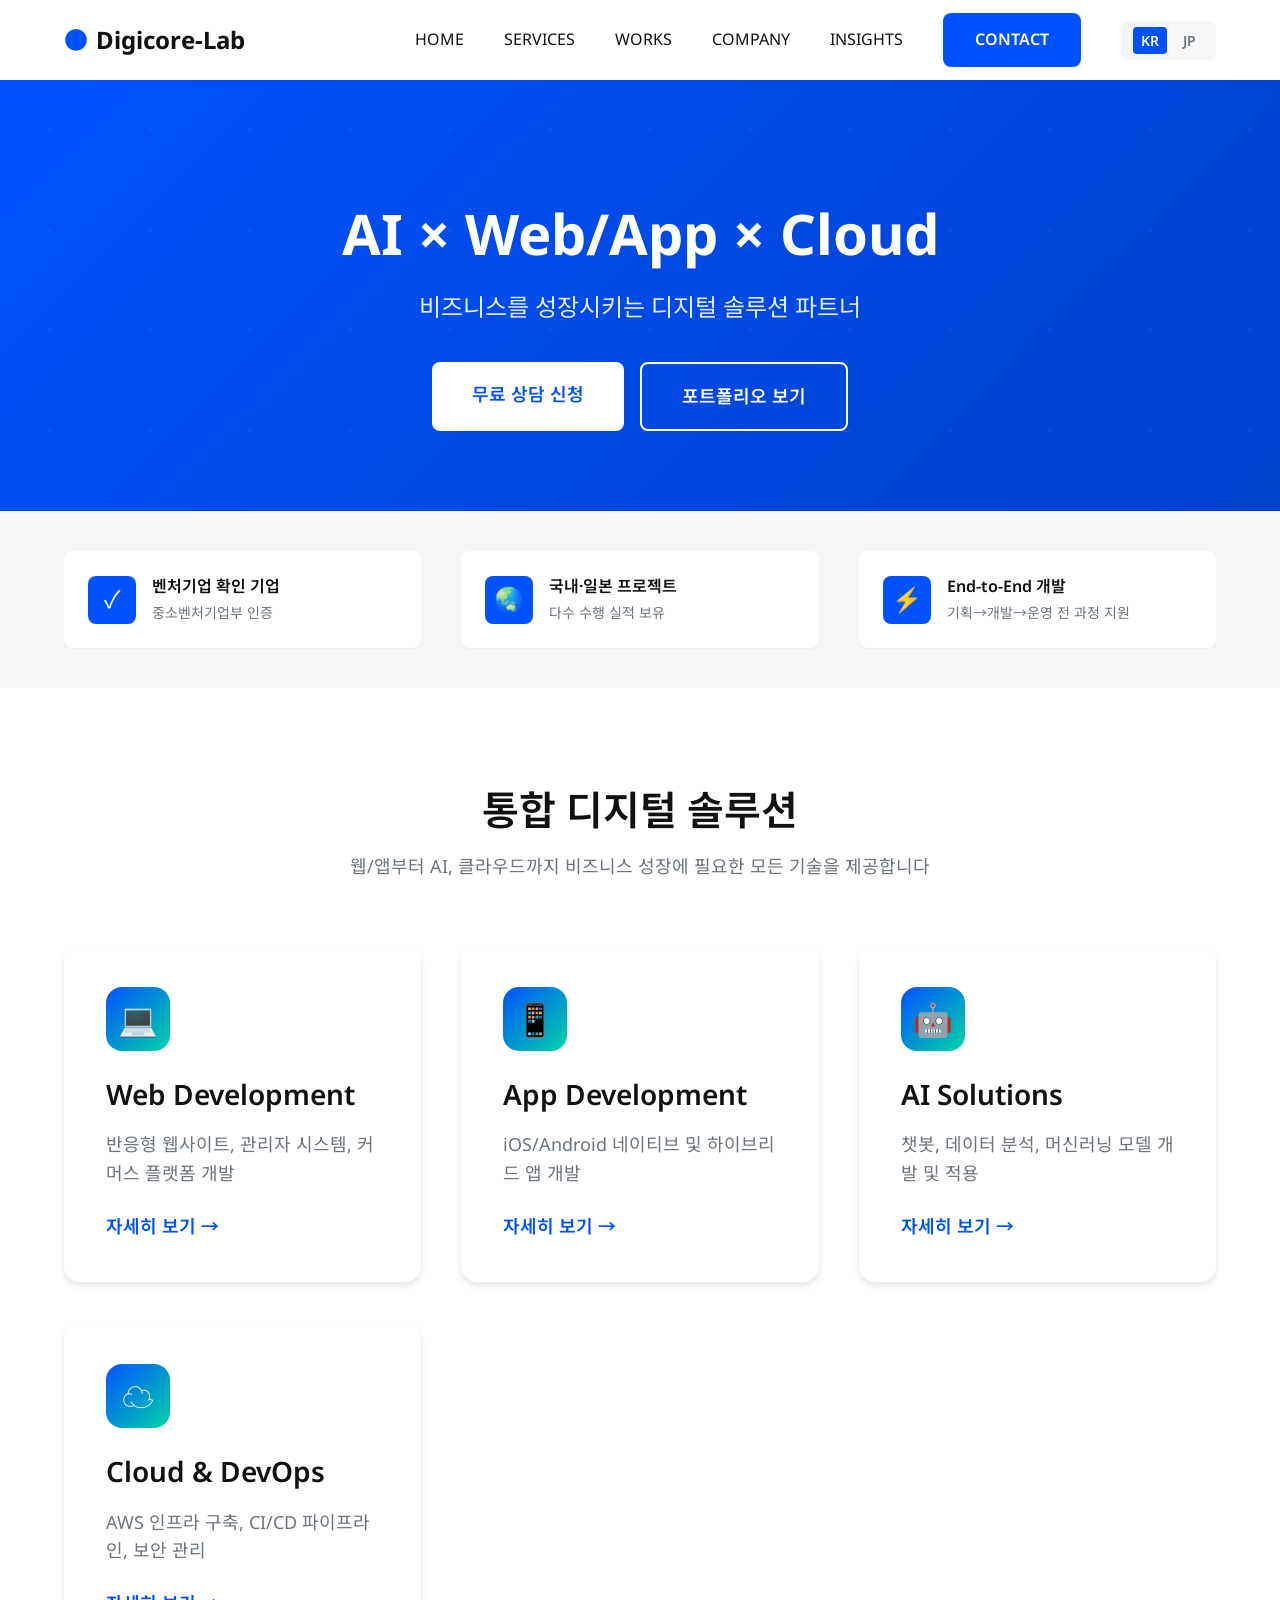
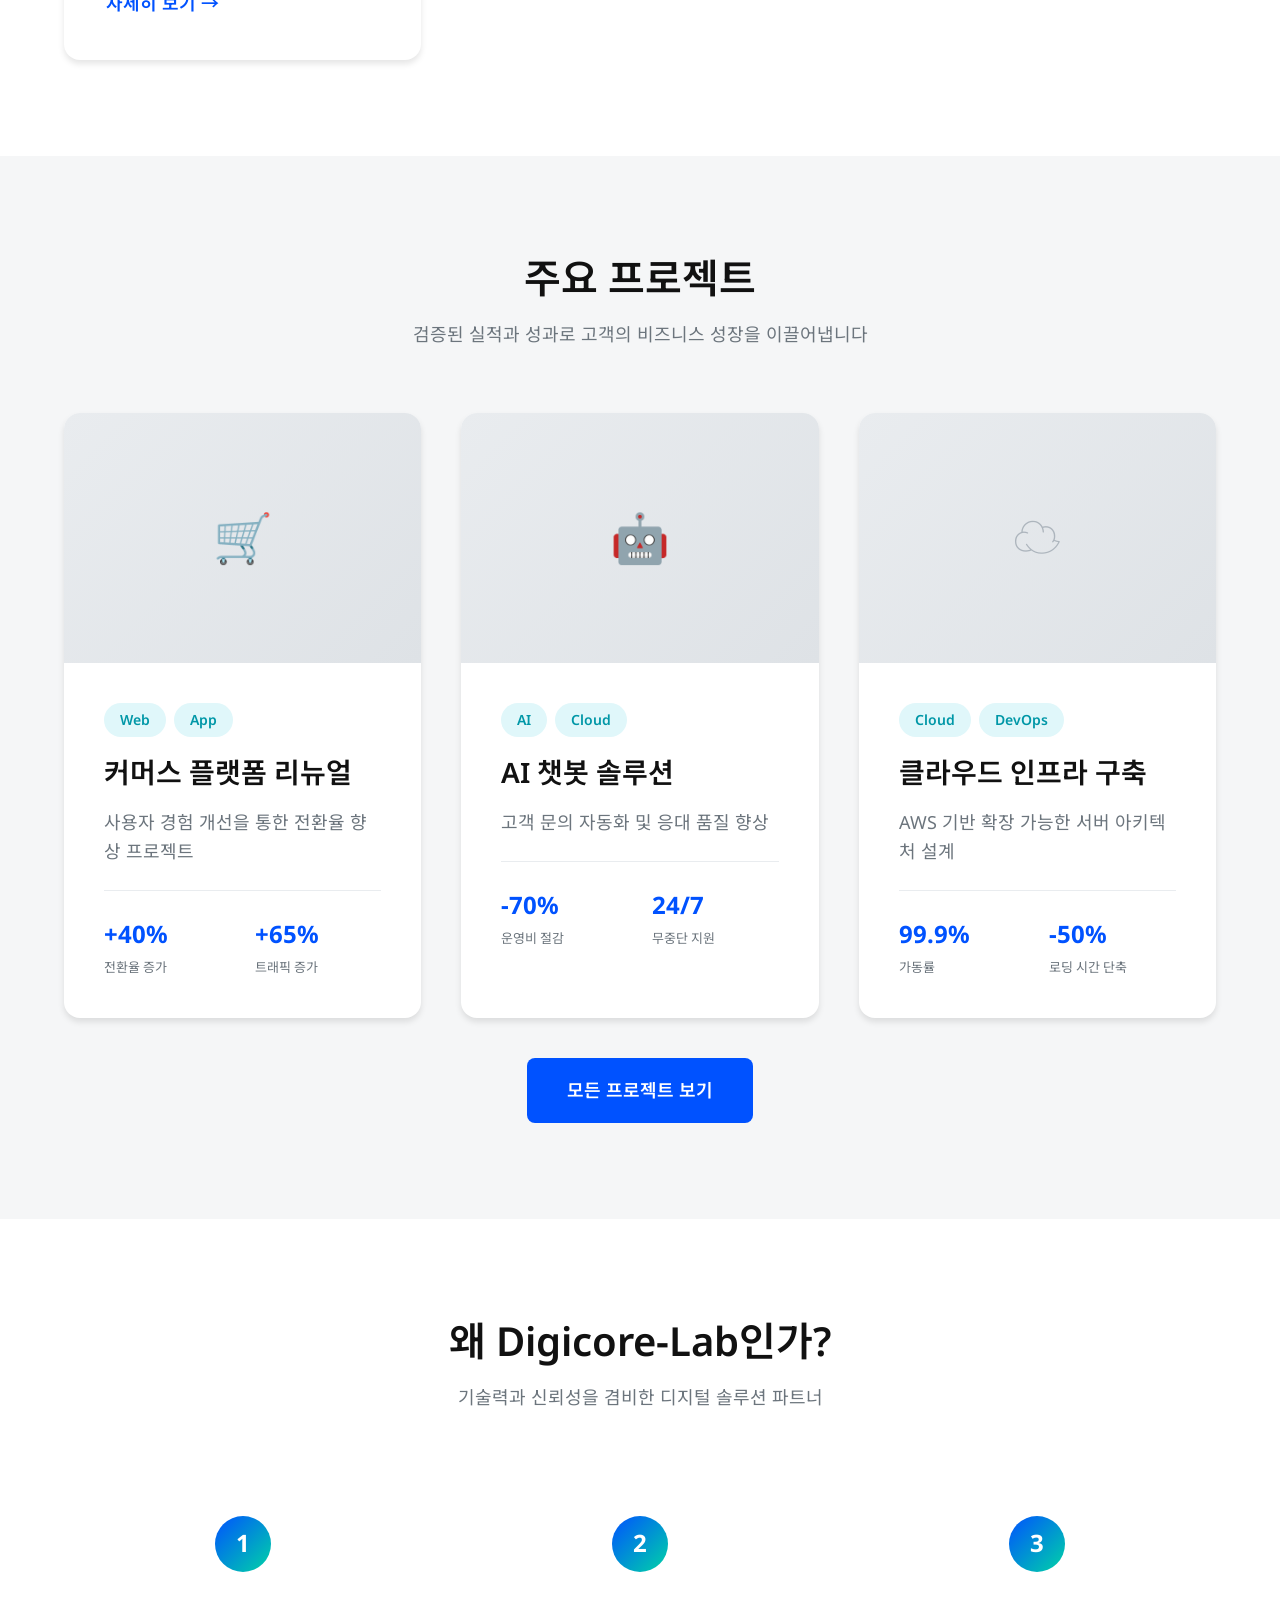
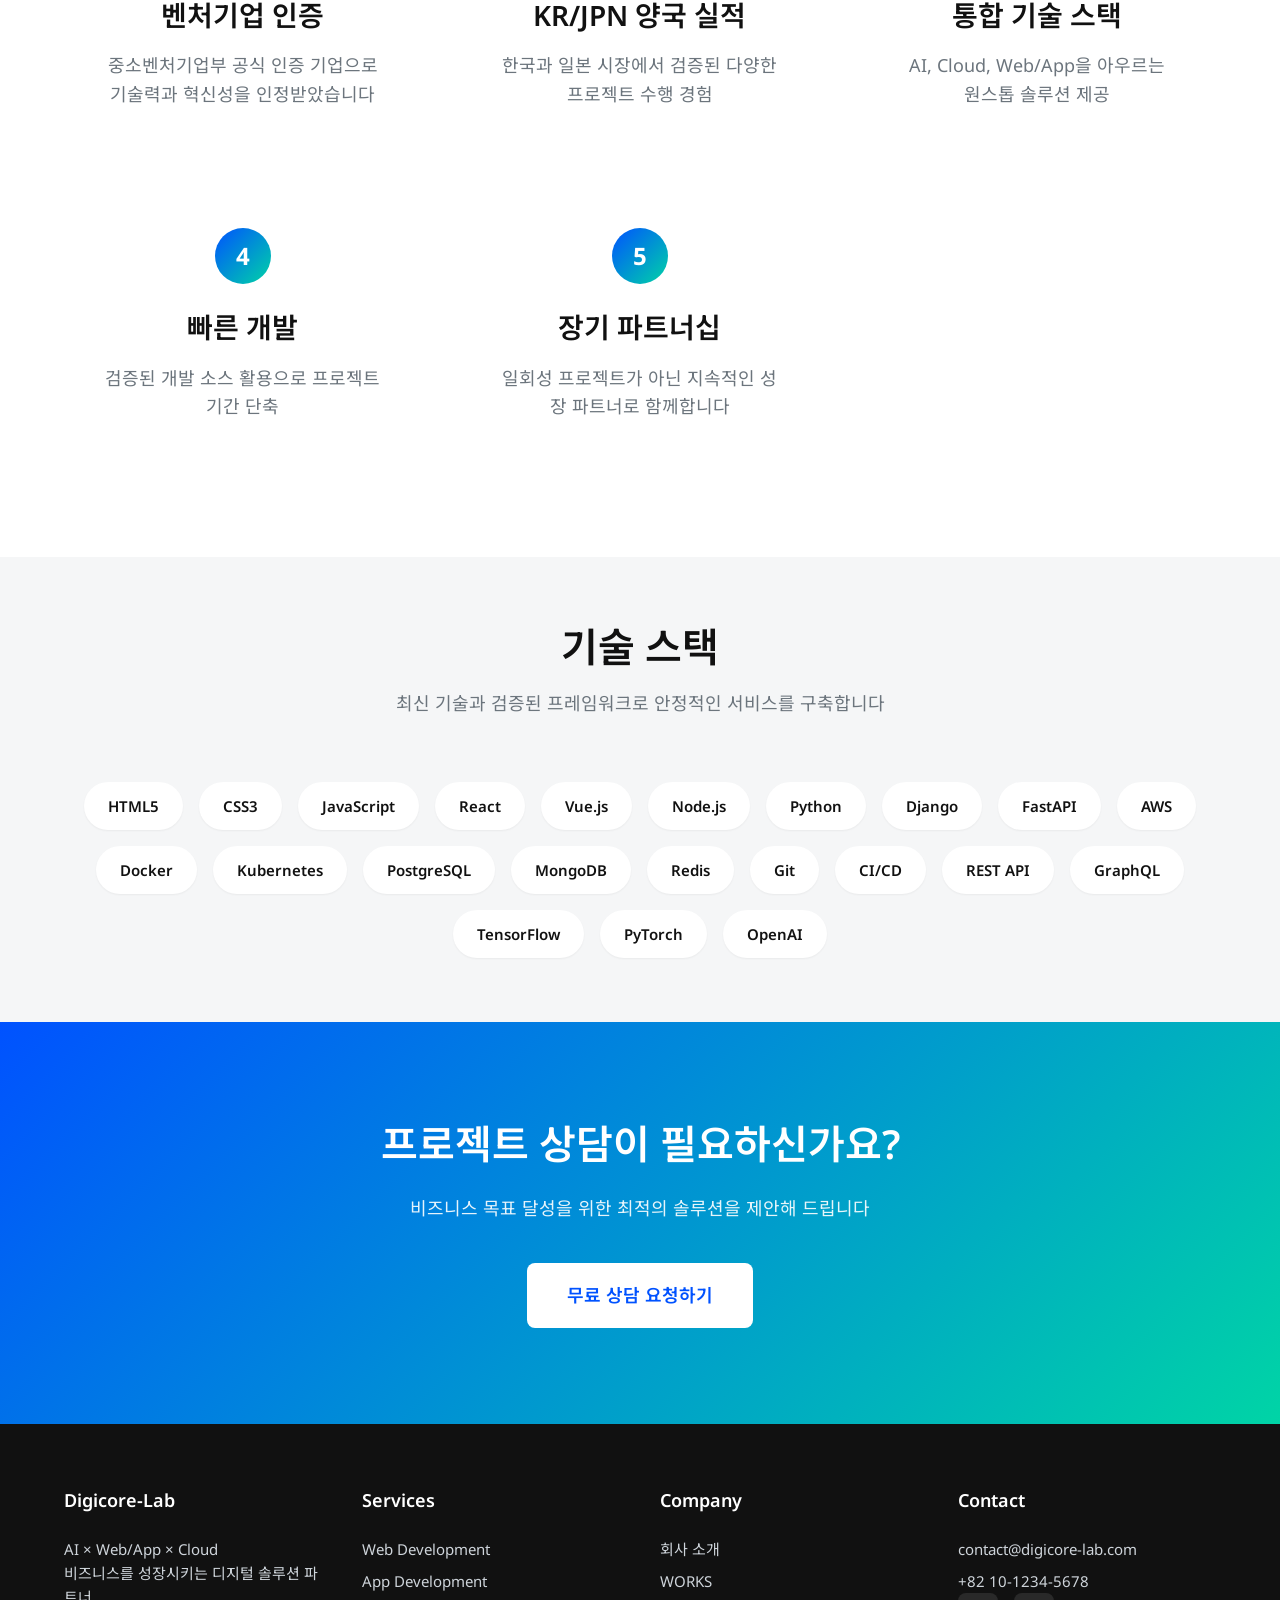
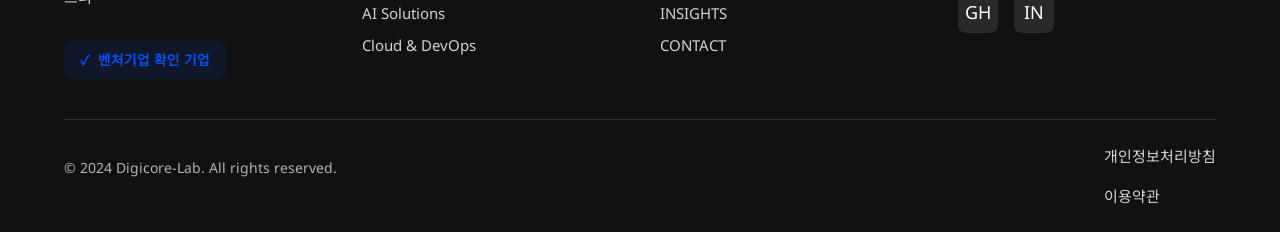
==== index.html @ e6a42ba9 "feat: Digicore-Lab 공식 웹사이트 전체 구현 완료 - 정적 HTML+CSS+JS 기반 경량 웹사이트 구축 - 모든 주요 페이지 구현 (HOME, SERVICES, W" ====
<!DOCTYPE html>
<html lang="ko">
<head>
  <meta charset="UTF-8">
  <meta name="viewport" content="width=device-width, initial-scale=1.0">
  <meta name="description" content="Digicore-Lab - AI × Web/App × Cloud 비즈니스를 성장시키는 디지털 솔루션 파트너. 중소벤처기업부 인증 벤처기업.">
  <meta name="keywords" content="웹개발, 앱개발, AI솔루션, 클라우드, DevOps, 마케팅, SEO, 벤처기업">
  <meta name="author" content="Digicore-Lab">

  <!-- Open Graph -->
  <meta property="og:type" content="website">
  <meta property="og:title" content="Digicore-Lab - AI × Web/App × Cloud">
  <meta property="og:description" content="비즈니스를 성장시키는 디지털 솔루션 파트너">
  <meta property="og:url" content="https://digicore-lab.com">

  <title>Digicore-Lab - AI × Web/App × Cloud 디지털 솔루션 파트너</title>

  <!-- Stylesheets -->
  <link rel="stylesheet" href="/css/reset.css">
  <link rel="stylesheet" href="/css/design-system.css">
  <link rel="stylesheet" href="/css/common.css">
  <link rel="stylesheet" href="/css/pages/home.css">
</head>
<body>
  <!-- Header -->
  <header class="header">
    <div class="header-container">
      <a href="/" class="logo">
        <span>●</span> Digicore-Lab
      </a>

      <nav class="nav">
        <div class="nav-links">
          <a href="/" class="nav-link active" data-i18n="nav.home">HOME</a>
          <a href="/services/web-development.html" class="nav-link" data-i18n="nav.services">SERVICES</a>
          <a href="/works/" class="nav-link" data-i18n="nav.works">WORKS</a>
          <a href="/company/" class="nav-link" data-i18n="nav.company">COMPANY</a>
          <a href="/insights/" class="nav-link" data-i18n="nav.insights">INSIGHTS</a>
          <a href="/contact/" class="btn btn-primary" data-i18n="nav.contact">CONTACT</a>
        </div>

        <div class="nav-actions">
          <div class="lang-switcher">
            <button class="lang-btn active" data-lang="ko">KR</button>
            <button class="lang-btn" data-lang="jp">JP</button>
          </div>
        </div>
      </nav>

      <button class="mobile-menu-toggle" aria-label="메뉴 열기">
        <span></span>
        <span></span>
        <span></span>
      </button>
    </div>

    <!-- Mobile Navigation -->
    <nav class="mobile-nav">
      <div class="mobile-nav-links">
        <a href="/" class="mobile-nav-link active" data-i18n="nav.home">HOME</a>
        <a href="/services/web-development.html" class="mobile-nav-link" data-i18n="nav.services">SERVICES</a>
        <a href="/works/" class="mobile-nav-link" data-i18n="nav.works">WORKS</a>
        <a href="/company/" class="mobile-nav-link" data-i18n="nav.company">COMPANY</a>
        <a href="/insights/" class="mobile-nav-link" data-i18n="nav.insights">INSIGHTS</a>
      </div>
      <div class="mobile-nav-actions">
        <div class="lang-switcher">
          <button class="lang-btn active" data-lang="ko">KR</button>
          <button class="lang-btn" data-lang="jp">JP</button>
        </div>
        <a href="/contact/" class="btn btn-primary btn-large" data-i18n="nav.contact" style="width: 100%;">CONTACT</a>
      </div>
    </nav>
  </header>

  <!-- Main Content -->
  <main class="page-content">
    <!-- Hero Section -->
    <section class="hero">
      <div class="container">
        <div class="hero-content">
          <h1 data-i18n="hero.title">AI × Web/App × Cloud</h1>
          <h2 data-i18n="hero.subtitle">비즈니스를 성장시키는 디지털 솔루션 파트너</h2>
          <div class="hero-actions">
            <a href="/contact/" class="btn btn-primary btn-large" data-i18n="hero.cta1">무료 상담 신청</a>
            <a href="/works/" class="btn btn-secondary btn-large" data-i18n="hero.cta2">포트폴리오 보기</a>
          </div>
        </div>
      </div>
    </section>

    <!-- Trust Bar -->
    <section class="trust-bar">
      <div class="container">
        <div class="trust-items">
          <div class="trust-item">
            <div class="trust-icon">✓</div>
            <div class="trust-content">
              <h3 data-i18n="trust.venture.title">벤처기업 확인 기업</h3>
              <p data-i18n="trust.venture.desc">중소벤처기업부 인증</p>
            </div>
          </div>
          <div class="trust-item">
            <div class="trust-icon">🌏</div>
            <div class="trust-content">
              <h3 data-i18n="trust.global.title">국내·일본 프로젝트</h3>
              <p data-i18n="trust.global.desc">다수 수행 실적 보유</p>
            </div>
          </div>
          <div class="trust-item">
            <div class="trust-icon">⚡</div>
            <div class="trust-content">
              <h3 data-i18n="trust.endtoend.title">End-to-End 개발</h3>
              <p data-i18n="trust.endtoend.desc">기획→개발→운영 전 과정 지원</p>
            </div>
          </div>
        </div>
      </div>
    </section>

    <!-- Services Overview -->
    <section class="services-overview">
      <div class="container">
        <div class="section-header">
          <h2 data-i18n="services.title">통합 디지털 솔루션</h2>
          <p data-i18n="services.desc">웹/앱부터 AI, 클라우드까지 비즈니스 성장에 필요한 모든 기술을 제공합니다</p>
        </div>

        <div class="services-grid">
          <div class="service-card">
            <div class="service-icon">💻</div>
            <h3 data-i18n="services.web.title">Web Development</h3>
            <p data-i18n="services.web.desc">반응형 웹사이트, 관리자 시스템, 커머스 플랫폼 개발</p>
            <a href="/services/web-development.html" class="service-link" data-i18n="services.learn_more">
              자세히 보기 →
            </a>
          </div>

          <div class="service-card">
            <div class="service-icon">📱</div>
            <h3 data-i18n="services.app.title">App Development</h3>
            <p data-i18n="services.app.desc">iOS/Android 네이티브 및 하이브리드 앱 개발</p>
            <a href="/services/app-development.html" class="service-link" data-i18n="services.learn_more">
              자세히 보기 →
            </a>
          </div>

          <div class="service-card">
            <div class="service-icon">🤖</div>
            <h3 data-i18n="services.ai.title">AI Solutions</h3>
            <p data-i18n="services.ai.desc">챗봇, 데이터 분석, 머신러닝 모델 개발 및 적용</p>
            <a href="/services/ai-solutions.html" class="service-link" data-i18n="services.learn_more">
              자세히 보기 →
            </a>
          </div>

          <div class="service-card">
            <div class="service-icon">☁️</div>
            <h3 data-i18n="services.cloud.title">Cloud & DevOps</h3>
            <p data-i18n="services.cloud.desc">AWS 인프라 구축, CI/CD 파이프라인, 보안 관리</p>
            <a href="/services/cloud-devops.html" class="service-link" data-i18n="services.learn_more">
              자세히 보기 →
            </a>
          </div>
        </div>
      </div>
    </section>

    <!-- Portfolio Highlight -->
    <section class="portfolio-highlight">
      <div class="container">
        <div class="section-header">
          <h2 data-i18n="portfolio.title">주요 프로젝트</h2>
          <p data-i18n="portfolio.desc">검증된 실적과 성과로 고객의 비즈니스 성장을 이끌어냅니다</p>
        </div>

        <div class="portfolio-grid">
          <div class="portfolio-card">
            <div class="portfolio-image">🛒</div>
            <div class="portfolio-content">
              <div class="portfolio-meta">
                <span class="badge badge-info">Web</span>
                <span class="badge badge-info">App</span>
              </div>
              <h3 data-i18n="portfolio.project1.title">커머스 플랫폼 리뉴얼</h3>
              <p data-i18n="portfolio.project1.desc">사용자 경험 개선을 통한 전환율 향상 프로젝트</p>
              <div class="portfolio-stats">
                <div class="stat">
                  <span class="stat-value">+40%</span>
                  <span class="stat-label" data-i18n="portfolio.stats.conversion">전환율 증가</span>
                </div>
                <div class="stat">
                  <span class="stat-value">+65%</span>
                  <span class="stat-label" data-i18n="portfolio.stats.traffic">트래픽 증가</span>
                </div>
              </div>
            </div>
          </div>

          <div class="portfolio-card">
            <div class="portfolio-image">🤖</div>
            <div class="portfolio-content">
              <div class="portfolio-meta">
                <span class="badge badge-info">AI</span>
                <span class="badge badge-info">Cloud</span>
              </div>
              <h3 data-i18n="portfolio.project2.title">AI 챗봇 솔루션</h3>
              <p data-i18n="portfolio.project2.desc">고객 문의 자동화 및 응대 품질 향상</p>
              <div class="portfolio-stats">
                <div class="stat">
                  <span class="stat-value">-70%</span>
                  <span class="stat-label" data-i18n="portfolio.stats.cost">운영비 절감</span>
                </div>
                <div class="stat">
                  <span class="stat-value">24/7</span>
                  <span class="stat-label" data-i18n="portfolio.stats.support">무중단 지원</span>
                </div>
              </div>
            </div>
          </div>

          <div class="portfolio-card">
            <div class="portfolio-image">☁️</div>
            <div class="portfolio-content">
              <div class="portfolio-meta">
                <span class="badge badge-info">Cloud</span>
                <span class="badge badge-info">DevOps</span>
              </div>
              <h3 data-i18n="portfolio.project3.title">클라우드 인프라 구축</h3>
              <p data-i18n="portfolio.project3.desc">AWS 기반 확장 가능한 서버 아키텍처 설계</p>
              <div class="portfolio-stats">
                <div class="stat">
                  <span class="stat-value">99.9%</span>
                  <span class="stat-label" data-i18n="portfolio.stats.uptime">가동률</span>
                </div>
                <div class="stat">
                  <span class="stat-value">-50%</span>
                  <span class="stat-label" data-i18n="portfolio.stats.loadtime">로딩 시간 단축</span>
                </div>
              </div>
            </div>
          </div>
        </div>

        <div class="text-center mt-lg">
          <a href="/works/" class="btn btn-primary btn-large" data-i18n="portfolio.view_all">
            모든 프로젝트 보기
          </a>
        </div>
      </div>
    </section>

    <!-- Why Digicore-Lab -->
    <section class="why-digicore">
      <div class="container">
        <div class="section-header">
          <h2 data-i18n="why.title">왜 Digicore-Lab인가?</h2>
          <p data-i18n="why.desc">기술력과 신뢰성을 겸비한 디지털 솔루션 파트너</p>
        </div>

        <div class="why-grid">
          <div class="why-item">
            <div class="why-number">1</div>
            <h3 data-i18n="why.item1.title">벤처기업 인증</h3>
            <p data-i18n="why.item1.desc">중소벤처기업부 공식 인증 기업으로 기술력과 혁신성을 인정받았습니다</p>
          </div>

          <div class="why-item">
            <div class="why-number">2</div>
            <h3 data-i18n="why.item2.title">KR/JPN 양국 실적</h3>
            <p data-i18n="why.item2.desc">한국과 일본 시장에서 검증된 다양한 프로젝트 수행 경험</p>
          </div>

          <div class="why-item">
            <div class="why-number">3</div>
            <h3 data-i18n="why.item3.title">통합 기술 스택</h3>
            <p data-i18n="why.item3.desc">AI, Cloud, Web/App을 아우르는 원스톱 솔루션 제공</p>
          </div>

          <div class="why-item">
            <div class="why-number">4</div>
            <h3 data-i18n="why.item4.title">빠른 개발</h3>
            <p data-i18n="why.item4.desc">검증된 개발 소스 활용으로 프로젝트 기간 단축</p>
          </div>

          <div class="why-item">
            <div class="why-number">5</div>
            <h3 data-i18n="why.item5.title">장기 파트너십</h3>
            <p data-i18n="why.item5.desc">일회성 프로젝트가 아닌 지속적인 성장 파트너로 함께합니다</p>
          </div>
        </div>
      </div>
    </section>

    <!-- Tech Stack -->
    <section class="tech-stack">
      <div class="container">
        <div class="section-header">
          <h2 data-i18n="tech.title">기술 스택</h2>
          <p data-i18n="tech.desc">최신 기술과 검증된 프레임워크로 안정적인 서비스를 구축합니다</p>
        </div>

        <div class="tech-grid">
          <span class="tech-tag">HTML5</span>
          <span class="tech-tag">CSS3</span>
          <span class="tech-tag">JavaScript</span>
          <span class="tech-tag">React</span>
          <span class="tech-tag">Vue.js</span>
          <span class="tech-tag">Node.js</span>
          <span class="tech-tag">Python</span>
          <span class="tech-tag">Django</span>
          <span class="tech-tag">FastAPI</span>
          <span class="tech-tag">AWS</span>
          <span class="tech-tag">Docker</span>
          <span class="tech-tag">Kubernetes</span>
          <span class="tech-tag">PostgreSQL</span>
          <span class="tech-tag">MongoDB</span>
          <span class="tech-tag">Redis</span>
          <span class="tech-tag">Git</span>
          <span class="tech-tag">CI/CD</span>
          <span class="tech-tag">REST API</span>
          <span class="tech-tag">GraphQL</span>
          <span class="tech-tag">TensorFlow</span>
          <span class="tech-tag">PyTorch</span>
          <span class="tech-tag">OpenAI</span>
        </div>
      </div>
    </section>

    <!-- CTA Section -->
    <section class="cta-section">
      <div class="container">
        <h2 data-i18n="cta.title">프로젝트 상담이 필요하신가요?</h2>
        <p data-i18n="cta.desc">비즈니스 목표 달성을 위한 최적의 솔루션을 제안해 드립니다</p>
        <a href="/contact/" class="btn btn-primary btn-large" data-i18n="cta.button">무료 상담 요청하기</a>
      </div>
    </section>
  </main>

  <!-- Footer -->
  <footer class="footer">
    <div class="footer-container">
      <div class="footer-content">
        <div class="footer-section">
          <h3>Digicore-Lab</h3>
          <p class="footer-description" data-i18n="footer.description">
            AI × Web/App × Cloud<br>
            비즈니스를 성장시키는 디지털 솔루션 파트너
          </p>
          <div class="footer-venture">
            <span>✓</span>
            <span data-i18n="footer.venture">벤처기업 확인 기업</span>
          </div>
        </div>

        <div class="footer-section">
          <h3 data-i18n="footer.services.title">Services</h3>
          <div class="footer-links">
            <a href="/services/web-development.html" class="footer-link" data-i18n="services.web.title">Web Development</a>
            <a href="/services/app-development.html" class="footer-link" data-i18n="services.app.title">App Development</a>
            <a href="/services/ai-solutions.html" class="footer-link" data-i18n="services.ai.title">AI Solutions</a>
            <a href="/services/cloud-devops.html" class="footer-link" data-i18n="services.cloud.title">Cloud & DevOps</a>
          </div>
        </div>

        <div class="footer-section">
          <h3 data-i18n="footer.company.title">Company</h3>
          <div class="footer-links">
            <a href="/company/" class="footer-link" data-i18n="footer.company.about">회사 소개</a>
            <a href="/works/" class="footer-link" data-i18n="nav.works">프로젝트</a>
            <a href="/insights/" class="footer-link" data-i18n="nav.insights">인사이트</a>
            <a href="/contact/" class="footer-link" data-i18n="nav.contact">문의하기</a>
          </div>
        </div>

        <div class="footer-section">
          <h3 data-i18n="footer.contact.title">Contact</h3>
          <div class="footer-links">
            <a href="mailto:contact@digicore-lab.com" class="footer-link">contact@digicore-lab.com</a>
            <a href="tel:+821012345678" class="footer-link">+82 10-1234-5678</a>
          </div>
          <div class="footer-social">
            <a href="#" class="social-link" aria-label="GitHub">GH</a>
            <a href="#" class="social-link" aria-label="LinkedIn">IN</a>
          </div>
        </div>
      </div>

      <div class="footer-bottom">
        <p class="footer-copyright">
          &copy; 2024 Digicore-Lab. All rights reserved.
        </p>
        <div class="footer-links" style="display: flex; gap: 16px;">
          <a href="#" class="footer-link" data-i18n="footer.privacy">개인정보처리방침</a>
          <a href="#" class="footer-link" data-i18n="footer.terms">이용약관</a>
        </div>
      </div>
    </div>
  </footer>

  <!-- Scripts -->
  <script src="/js/common.js"></script>
  <script src="/js/i18n.js"></script>
</body>
</html>
---- css/design-system.css ----
/* Design System - Digicore-Lab */

/* Google Fonts - Noto Sans */
@import url('https://fonts.googleapis.com/css2?family=Noto+Sans+JP:wght@300;400;600;700&family=Noto+Sans+KR:wght@300;400;600;700&family=Noto+Sans:wght@300;400;600;700&display=swap');

:root {
  /* Color Palette */
  --primary-blue: #0052FF;
  --secondary-black: #111111;
  --accent-mint: #00D4A6;
  --gray-bg: #F5F6F7;
  --white: #FFFFFF;

  /* Additional Colors */
  --gray-100: #F8F9FA;
  --gray-200: #E9ECEF;
  --gray-300: #DEE2E6;
  --gray-400: #CED4DA;
  --gray-500: #ADB5BD;
  --gray-600: #6C757D;
  --gray-700: #495057;
  --gray-800: #343A40;
  --gray-900: #212529;

  /* Typography */
  --font-family: 'Noto Sans', 'Noto Sans KR', 'Noto Sans JP', sans-serif;

  /* Font Sizes */
  --h1-size: 64px;
  --h1-size-tablet: 48px;
  --h1-size-mobile: 36px;

  --h2-size: 40px;
  --h2-size-tablet: 32px;
  --h2-size-mobile: 28px;

  --h3-size: 28px;
  --h3-size-tablet: 24px;
  --h3-size-mobile: 20px;

  --body-size: 18px;
  --body-size-mobile: 16px;

  --caption-size: 14px;
  --caption-size-mobile: 13px;

  /* Font Weights */
  --weight-light: 300;
  --weight-regular: 400;
  --weight-semibold: 600;
  --weight-bold: 700;

  /* Spacing */
  --spacing-xs: 8px;
  --spacing-sm: 16px;
  --spacing-md: 24px;
  --spacing-lg: 40px;
  --spacing-xl: 64px;
  --spacing-xxl: 96px;

  /* Border Radius */
  --radius-sm: 4px;
  --radius-md: 8px;
  --radius-lg: 16px;
  --radius-full: 9999px;

  /* Shadows */
  --shadow-sm: 0 1px 2px rgba(0, 0, 0, 0.05);
  --shadow-md: 0 4px 6px rgba(0, 0, 0, 0.1);
  --shadow-lg: 0 10px 20px rgba(0, 0, 0, 0.1);
  --shadow-xl: 0 20px 40px rgba(0, 0, 0, 0.15);

  /* Transitions */
  --transition-fast: 0.15s ease;
  --transition-base: 0.3s ease;
  --transition-slow: 0.5s ease;

  /* Container */
  --container-max: 1200px;
  --container-padding: 24px;
}

/* Typography Styles */
body {
  font-family: var(--font-family);
  font-size: var(--body-size);
  font-weight: var(--weight-regular);
  color: var(--secondary-black);
  background-color: var(--white);
}

h1 {
  font-size: var(--h1-size);
  font-weight: var(--weight-bold);
  line-height: 1.2;
  margin-bottom: var(--spacing-md);
}

h2 {
  font-size: var(--h2-size);
  font-weight: var(--weight-semibold);
  line-height: 1.3;
  margin-bottom: var(--spacing-md);
}

h3 {
  font-size: var(--h3-size);
  font-weight: var(--weight-semibold);
  line-height: 1.4;
  margin-bottom: var(--spacing-sm);
}

p {
  font-size: var(--body-size);
  font-weight: var(--weight-regular);
  line-height: 1.6;
  margin-bottom: var(--spacing-sm);
}

.caption {
  font-size: var(--caption-size);
  font-weight: var(--weight-light);
  line-height: 1.5;
}

/* Button Styles */
.btn {
  display: inline-block;
  padding: 14px 32px;
  border-radius: var(--radius-md);
  font-size: 16px;
  font-weight: var(--weight-semibold);
  text-align: center;
  transition: all var(--transition-base);
  cursor: pointer;
  border: none;
}

.btn-primary {
  background-color: var(--primary-blue);
  color: var(--white);
}

.btn-primary:hover {
  background-color: #0041CC;
  transform: translateY(-2px);
  box-shadow: var(--shadow-lg);
}

.btn-secondary {
  background-color: var(--white);
  color: var(--primary-blue);
  border: 2px solid var(--primary-blue);
}

.btn-secondary:hover {
  background-color: var(--primary-blue);
  color: var(--white);
}

.btn-large {
  padding: 18px 40px;
  font-size: 18px;
}

.btn-small {
  padding: 10px 24px;
  font-size: 14px;
}

/* Badge Styles */
.badge {
  display: inline-block;
  padding: 6px 16px;
  border-radius: var(--radius-full);
  font-size: var(--caption-size);
  font-weight: var(--weight-semibold);
}

.badge-venture {
  background-color: #E6F0FF;
  color: var(--primary-blue);
}

.badge-success {
  background-color: #D4F5E9;
  color: #00875A;
}

.badge-info {
  background-color: #E0F7FA;
  color: #0097A7;
}

/* Card Styles */
.card {
  background-color: var(--white);
  border-radius: var(--radius-lg);
  padding: var(--spacing-lg);
  box-shadow: var(--shadow-md);
  transition: all var(--transition-base);
}

.card:hover {
  box-shadow: var(--shadow-xl);
  transform: translateY(-4px);
}

/* Container */
.container {
  max-width: var(--container-max);
  margin: 0 auto;
  padding: 0 var(--container-padding);
}

/* Section Spacing */
.section {
  padding: var(--spacing-xxl) 0;
}

.section-sm {
  padding: var(--spacing-xl) 0;
}

/* Responsive Typography */
@media (max-width: 1024px) {
  h1 {
    font-size: var(--h1-size-tablet);
  }

  h2 {
    font-size: var(--h2-size-tablet);
  }

  h3 {
    font-size: var(--h3-size-tablet);
  }
}

@media (max-width: 768px) {
  :root {
    --container-padding: 16px;
  }

  h1 {
    font-size: var(--h1-size-mobile);
  }

  h2 {
    font-size: var(--h2-size-mobile);
  }

  h3 {
    font-size: var(--h3-size-mobile);
  }

  p,
  body {
    font-size: var(--body-size-mobile);
  }

  .caption {
    font-size: var(--caption-size-mobile);
  }

  .btn {
    padding: 12px 24px;
    font-size: 15px;
  }

  .btn-large {
    padding: 14px 28px;
    font-size: 16px;
  }

  .section {
    padding: var(--spacing-xl) 0;
  }

  .section-sm {
    padding: var(--spacing-lg) 0;
  }
}
---- css/common.css ----
/* Common Components - Header, Footer, Navigation */

/* Header & Navigation */
.header {
  position: fixed;
  top: 0;
  left: 0;
  right: 0;
  background-color: var(--white);
  box-shadow: var(--shadow-sm);
  z-index: 1000;
  transition: all var(--transition-base);
}

.header.scrolled {
  box-shadow: var(--shadow-md);
}

.header-container {
  max-width: var(--container-max);
  margin: 0 auto;
  padding: 0 var(--container-padding);
  display: flex;
  align-items: center;
  justify-content: space-between;
  height: 80px;
}

.logo {
  font-size: 24px;
  font-weight: var(--weight-bold);
  color: var(--secondary-black);
  display: flex;
  align-items: center;
  gap: 8px;
}

.logo span {
  color: var(--primary-blue);
}

.nav {
  display: flex;
  align-items: center;
  gap: var(--spacing-lg);
}

.nav-links {
  display: flex;
  gap: var(--spacing-lg);
  align-items: center;
}

.nav-link {
  font-size: 16px;
  font-weight: var(--weight-regular);
  color: var(--secondary-black);
  transition: color var(--transition-fast);
  position: relative;
}

.nav-link:hover {
  color: var(--primary-blue);
}

.nav-link.active::after {
  content: '';
  position: absolute;
  bottom: -8px;
  left: 0;
  right: 0;
  height: 2px;
  background-color: var(--primary-blue);
}

.nav-actions {
  display: flex;
  gap: var(--spacing-sm);
  align-items: center;
}

.lang-switcher {
  display: flex;
  gap: 8px;
  padding: 6px 12px;
  background-color: var(--gray-bg);
  border-radius: var(--radius-md);
}

.lang-btn {
  padding: 4px 8px;
  font-size: 14px;
  font-weight: var(--weight-semibold);
  color: var(--gray-600);
  border-radius: var(--radius-sm);
  transition: all var(--transition-fast);
}

.lang-btn.active {
  background-color: var(--primary-blue);
  color: var(--white);
}

.lang-btn:hover {
  color: var(--primary-blue);
}

.mobile-menu-toggle {
  display: none;
  flex-direction: column;
  gap: 6px;
  cursor: pointer;
  padding: 8px;
}

.mobile-menu-toggle span {
  width: 24px;
  height: 2px;
  background-color: var(--secondary-black);
  transition: all var(--transition-base);
}

.mobile-menu-toggle.active span:nth-child(1) {
  transform: rotate(45deg) translate(8px, 8px);
}

.mobile-menu-toggle.active span:nth-child(2) {
  opacity: 0;
}

.mobile-menu-toggle.active span:nth-child(3) {
  transform: rotate(-45deg) translate(7px, -7px);
}

/* Mobile Navigation */
.mobile-nav {
  display: none;
  position: fixed;
  top: 80px;
  left: 0;
  right: 0;
  background-color: var(--white);
  box-shadow: var(--shadow-lg);
  padding: var(--spacing-md);
  max-height: calc(100vh - 80px);
  overflow-y: auto;
}

.mobile-nav.active {
  display: block;
}

.mobile-nav-links {
  display: flex;
  flex-direction: column;
  gap: var(--spacing-sm);
}

.mobile-nav-link {
  padding: var(--spacing-sm);
  font-size: 16px;
  font-weight: var(--weight-regular);
  color: var(--secondary-black);
  border-radius: var(--radius-md);
  transition: all var(--transition-fast);
}

.mobile-nav-link:hover,
.mobile-nav-link.active {
  background-color: var(--gray-bg);
  color: var(--primary-blue);
}

.mobile-nav-actions {
  margin-top: var(--spacing-md);
  padding-top: var(--spacing-md);
  border-top: 1px solid var(--gray-200);
  display: flex;
  flex-direction: column;
  gap: var(--spacing-sm);
}

/* Footer */
.footer {
  background-color: var(--secondary-black);
  color: var(--white);
  padding: var(--spacing-xl) 0 var(--spacing-md);
}

.footer-container {
  max-width: var(--container-max);
  margin: 0 auto;
  padding: 0 var(--container-padding);
}

.footer-content {
  display: grid;
  grid-template-columns: repeat(auto-fit, minmax(250px, 1fr));
  gap: var(--spacing-lg);
  margin-bottom: var(--spacing-lg);
}

.footer-section h3 {
  color: var(--white);
  margin-bottom: var(--spacing-md);
  font-size: 18px;
}

.footer-links {
  display: flex;
  flex-direction: column;
  gap: var(--spacing-xs);
}

.footer-link {
  color: var(--gray-400);
  font-size: 15px;
  transition: color var(--transition-fast);
}

.footer-link:hover {
  color: var(--primary-blue);
}

.footer-description {
  color: var(--gray-400);
  font-size: 15px;
  line-height: 1.6;
}

.footer-venture {
  display: inline-flex;
  align-items: center;
  gap: 8px;
  padding: 8px 16px;
  background-color: rgba(0, 82, 255, 0.1);
  border-radius: var(--radius-md);
  color: var(--primary-blue);
  font-size: 14px;
  font-weight: var(--weight-semibold);
  margin-top: var(--spacing-sm);
}

.footer-bottom {
  padding-top: var(--spacing-md);
  border-top: 1px solid rgba(255, 255, 255, 0.1);
  display: flex;
  justify-content: space-between;
  align-items: center;
  flex-wrap: wrap;
  gap: var(--spacing-sm);
}

.footer-copyright {
  color: var(--gray-500);
  font-size: 14px;
}

.footer-social {
  display: flex;
  gap: var(--spacing-sm);
}

.social-link {
  width: 40px;
  height: 40px;
  display: flex;
  align-items: center;
  justify-content: center;
  background-color: rgba(255, 255, 255, 0.1);
  border-radius: var(--radius-md);
  color: var(--white);
  transition: all var(--transition-fast);
}

.social-link:hover {
  background-color: var(--primary-blue);
  transform: translateY(-2px);
}

/* Utility Classes */
.text-center {
  text-align: center;
}

.text-primary {
  color: var(--primary-blue);
}

.text-accent {
  color: var(--accent-mint);
}

.bg-gray {
  background-color: var(--gray-bg);
}

.mt-sm {
  margin-top: var(--spacing-sm);
}

.mt-md {
  margin-top: var(--spacing-md);
}

.mt-lg {
  margin-top: var(--spacing-lg);
}

.mb-sm {
  margin-bottom: var(--spacing-sm);
}

.mb-md {
  margin-bottom: var(--spacing-md);
}

.mb-lg {
  margin-bottom: var(--spacing-lg);
}

/* Responsive */
@media (max-width: 1024px) {
  .header-container {
    height: 70px;
  }

  .nav-links {
    gap: var(--spacing-md);
  }

  .footer-content {
    grid-template-columns: repeat(2, 1fr);
  }
}

@media (max-width: 768px) {
  .header-container {
    height: 60px;
  }

  .nav-links,
  .nav-actions .btn {
    display: none;
  }

  .mobile-menu-toggle {
    display: flex;
  }

  .mobile-nav {
    top: 60px;
    max-height: calc(100vh - 60px);
  }

  .footer-content {
    grid-template-columns: 1fr;
  }

  .footer-bottom {
    flex-direction: column;
    text-align: center;
  }
}

/* Page Layout */
.page-content {
  margin-top: 80px;
  min-height: calc(100vh - 80px);
}

@media (max-width: 1024px) {
  .page-content {
    margin-top: 70px;
    min-height: calc(100vh - 70px);
  }
}

@media (max-width: 768px) {
  .page-content {
    margin-top: 60px;
    min-height: calc(100vh - 60px);
  }
}
---- css/pages/home.css ----
/* HOME Page Styles */

/* Hero Section */
.hero {
  position: relative;
  background: linear-gradient(135deg, #0052FF 0%, #0041CC 100%);
  color: var(--white);
  padding: 120px 0 80px;
  overflow: hidden;
}

.hero::before {
  content: '';
  position: absolute;
  top: 0;
  left: 0;
  right: 0;
  bottom: 0;
  background: url('data:image/svg+xml,<svg width="100" height="100" xmlns="http://www.w3.org/2000/svg"><circle cx="50" cy="50" r="2" fill="rgba(255,255,255,0.1)"/></svg>');
  opacity: 0.3;
}

.hero-content {
  position: relative;
  z-index: 1;
  max-width: 900px;
  margin: 0 auto;
  text-align: center;
}

.hero h1 {
  color: var(--white);
  font-size: 56px;
  margin-bottom: var(--spacing-md);
  animation: fadeInUp 0.8s ease;
}

.hero h2 {
  color: rgba(255, 255, 255, 0.9);
  font-size: 24px;
  font-weight: var(--weight-regular);
  margin-bottom: var(--spacing-lg);
  animation: fadeInUp 0.8s ease 0.2s both;
}

.hero-actions {
  display: flex;
  gap: var(--spacing-sm);
  justify-content: center;
  flex-wrap: wrap;
  animation: fadeInUp 0.8s ease 0.4s both;
}

.hero .btn-primary {
  background-color: var(--white);
  color: var(--primary-blue);
}

.hero .btn-primary:hover {
  background-color: var(--gray-100);
  transform: translateY(-2px);
}

.hero .btn-secondary {
  background-color: transparent;
  color: var(--white);
  border: 2px solid var(--white);
}

.hero .btn-secondary:hover {
  background-color: var(--white);
  color: var(--primary-blue);
}

/* Trust Bar */
.trust-bar {
  background-color: var(--gray-bg);
  padding: var(--spacing-lg) 0;
}

.trust-items {
  display: grid;
  grid-template-columns: repeat(auto-fit, minmax(280px, 1fr));
  gap: var(--spacing-lg);
}

.trust-item {
  display: flex;
  align-items: center;
  gap: var(--spacing-sm);
  padding: var(--spacing-md);
  background-color: var(--white);
  border-radius: var(--radius-md);
  box-shadow: var(--shadow-sm);
}

.trust-icon {
  width: 48px;
  height: 48px;
  background-color: var(--primary-blue);
  border-radius: var(--radius-md);
  display: flex;
  align-items: center;
  justify-content: center;
  color: var(--white);
  font-size: 24px;
  flex-shrink: 0;
}

.trust-content h3 {
  font-size: 16px;
  font-weight: var(--weight-semibold);
  margin-bottom: 4px;
}

.trust-content p {
  font-size: 14px;
  color: var(--gray-600);
  margin: 0;
}

/* Services Overview */
.services-overview {
  padding: var(--spacing-xxl) 0;
}

.section-header {
  text-align: center;
  max-width: 700px;
  margin: 0 auto var(--spacing-xl);
}

.section-header h2 {
  margin-bottom: var(--spacing-sm);
}

.section-header p {
  color: var(--gray-600);
  font-size: 18px;
}

.services-grid {
  display: grid;
  grid-template-columns: repeat(auto-fit, minmax(280px, 1fr));
  gap: var(--spacing-lg);
}

.service-card {
  background-color: var(--white);
  border-radius: var(--radius-lg);
  padding: var(--spacing-lg);
  box-shadow: var(--shadow-md);
  transition: all var(--transition-base);
  border: 2px solid transparent;
}

.service-card:hover {
  border-color: var(--primary-blue);
  box-shadow: var(--shadow-xl);
  transform: translateY(-8px);
}

.service-icon {
  width: 64px;
  height: 64px;
  background: linear-gradient(135deg, var(--primary-blue), var(--accent-mint));
  border-radius: var(--radius-lg);
  display: flex;
  align-items: center;
  justify-content: center;
  color: var(--white);
  font-size: 32px;
  margin-bottom: var(--spacing-md);
}

.service-card h3 {
  margin-bottom: var(--spacing-sm);
}

.service-card p {
  color: var(--gray-600);
  margin-bottom: var(--spacing-md);
}

.service-link {
  color: var(--primary-blue);
  font-weight: var(--weight-semibold);
  display: inline-flex;
  align-items: center;
  gap: 8px;
  transition: gap var(--transition-fast);
}

.service-link:hover {
  gap: 12px;
}

/* Portfolio Highlight */
.portfolio-highlight {
  background-color: var(--gray-bg);
  padding: var(--spacing-xxl) 0;
}

.portfolio-grid {
  display: grid;
  grid-template-columns: repeat(auto-fit, minmax(350px, 1fr));
  gap: var(--spacing-lg);
}

.portfolio-card {
  background-color: var(--white);
  border-radius: var(--radius-lg);
  overflow: hidden;
  box-shadow: var(--shadow-md);
  transition: all var(--transition-base);
}

.portfolio-card:hover {
  box-shadow: var(--shadow-xl);
  transform: translateY(-8px);
}

.portfolio-image {
  width: 100%;
  height: 250px;
  background: linear-gradient(135deg, var(--gray-200), var(--gray-300));
  display: flex;
  align-items: center;
  justify-content: center;
  color: var(--gray-500);
  font-size: 48px;
}

.portfolio-content {
  padding: var(--spacing-lg);
}

.portfolio-meta {
  display: flex;
  gap: 8px;
  margin-bottom: var(--spacing-sm);
}

.portfolio-content h3 {
  margin-bottom: var(--spacing-sm);
}

.portfolio-content p {
  color: var(--gray-600);
  margin-bottom: var(--spacing-md);
}

.portfolio-stats {
  display: flex;
  gap: var(--spacing-md);
  padding-top: var(--spacing-md);
  border-top: 1px solid var(--gray-200);
}

.stat {
  flex: 1;
}

.stat-value {
  display: block;
  font-size: 24px;
  font-weight: var(--weight-bold);
  color: var(--primary-blue);
}

.stat-label {
  display: block;
  font-size: 13px;
  color: var(--gray-600);
  margin-top: 4px;
}

/* Why Digicore */
.why-digicore {
  padding: var(--spacing-xxl) 0;
}

.why-grid {
  display: grid;
  grid-template-columns: repeat(auto-fit, minmax(280px, 1fr));
  gap: var(--spacing-lg);
  margin-top: var(--spacing-xl);
}

.why-item {
  text-align: center;
  padding: var(--spacing-lg);
}

.why-number {
  width: 56px;
  height: 56px;
  background: linear-gradient(135deg, var(--primary-blue), var(--accent-mint));
  border-radius: var(--radius-full);
  display: flex;
  align-items: center;
  justify-content: center;
  color: var(--white);
  font-size: 24px;
  font-weight: var(--weight-bold);
  margin: 0 auto var(--spacing-md);
}

.why-item h3 {
  margin-bottom: var(--spacing-sm);
}

.why-item p {
  color: var(--gray-600);
  margin: 0;
}

/* Tech Stack */
.tech-stack {
  background-color: var(--gray-bg);
  padding: var(--spacing-xl) 0;
}

.tech-grid {
  display: flex;
  flex-wrap: wrap;
  gap: var(--spacing-sm);
  justify-content: center;
  margin-top: var(--spacing-lg);
}

.tech-tag {
  padding: 12px 24px;
  background-color: var(--white);
  border-radius: var(--radius-full);
  font-size: 15px;
  font-weight: var(--weight-semibold);
  color: var(--secondary-black);
  box-shadow: var(--shadow-sm);
  transition: all var(--transition-fast);
}

.tech-tag:hover {
  background-color: var(--primary-blue);
  color: var(--white);
  transform: translateY(-2px);
  box-shadow: var(--shadow-md);
}

/* CTA Section */
.cta-section {
  background: linear-gradient(135deg, var(--primary-blue) 0%, var(--accent-mint) 100%);
  color: var(--white);
  padding: var(--spacing-xxl) 0;
  text-align: center;
}

.cta-section h2 {
  color: var(--white);
  margin-bottom: var(--spacing-md);
}

.cta-section p {
  color: rgba(255, 255, 255, 0.9);
  font-size: 18px;
  margin-bottom: var(--spacing-lg);
}

.cta-section .btn-primary {
  background-color: var(--white);
  color: var(--primary-blue);
}

.cta-section .btn-primary:hover {
  background-color: var(--gray-100);
  transform: translateY(-2px) scale(1.05);
}

/* Animations */
@keyframes fadeInUp {
  from {
    opacity: 0;
    transform: translateY(30px);
  }
  to {
    opacity: 1;
    transform: translateY(0);
  }
}

/* Responsive */
@media (max-width: 1024px) {
  .hero {
    padding: 100px 0 60px;
  }

  .hero h1 {
    font-size: 48px;
  }

  .hero h2 {
    font-size: 20px;
  }

  .portfolio-grid {
    grid-template-columns: repeat(auto-fit, minmax(300px, 1fr));
  }
}

@media (max-width: 768px) {
  .hero {
    padding: 80px 0 40px;
  }

  .hero h1 {
    font-size: 36px;
  }

  .hero h2 {
    font-size: 18px;
  }

  .hero-actions {
    flex-direction: column;
  }

  .hero-actions .btn {
    width: 100%;
  }

  .trust-items {
    grid-template-columns: 1fr;
  }

  .services-grid {
    grid-template-columns: 1fr;
  }

  .portfolio-grid {
    grid-template-columns: 1fr;
  }

  .why-grid {
    grid-template-columns: 1fr;
  }

  .tech-grid {
    gap: 8px;
  }

  .tech-tag {
    font-size: 14px;
    padding: 10px 20px;
  }
}
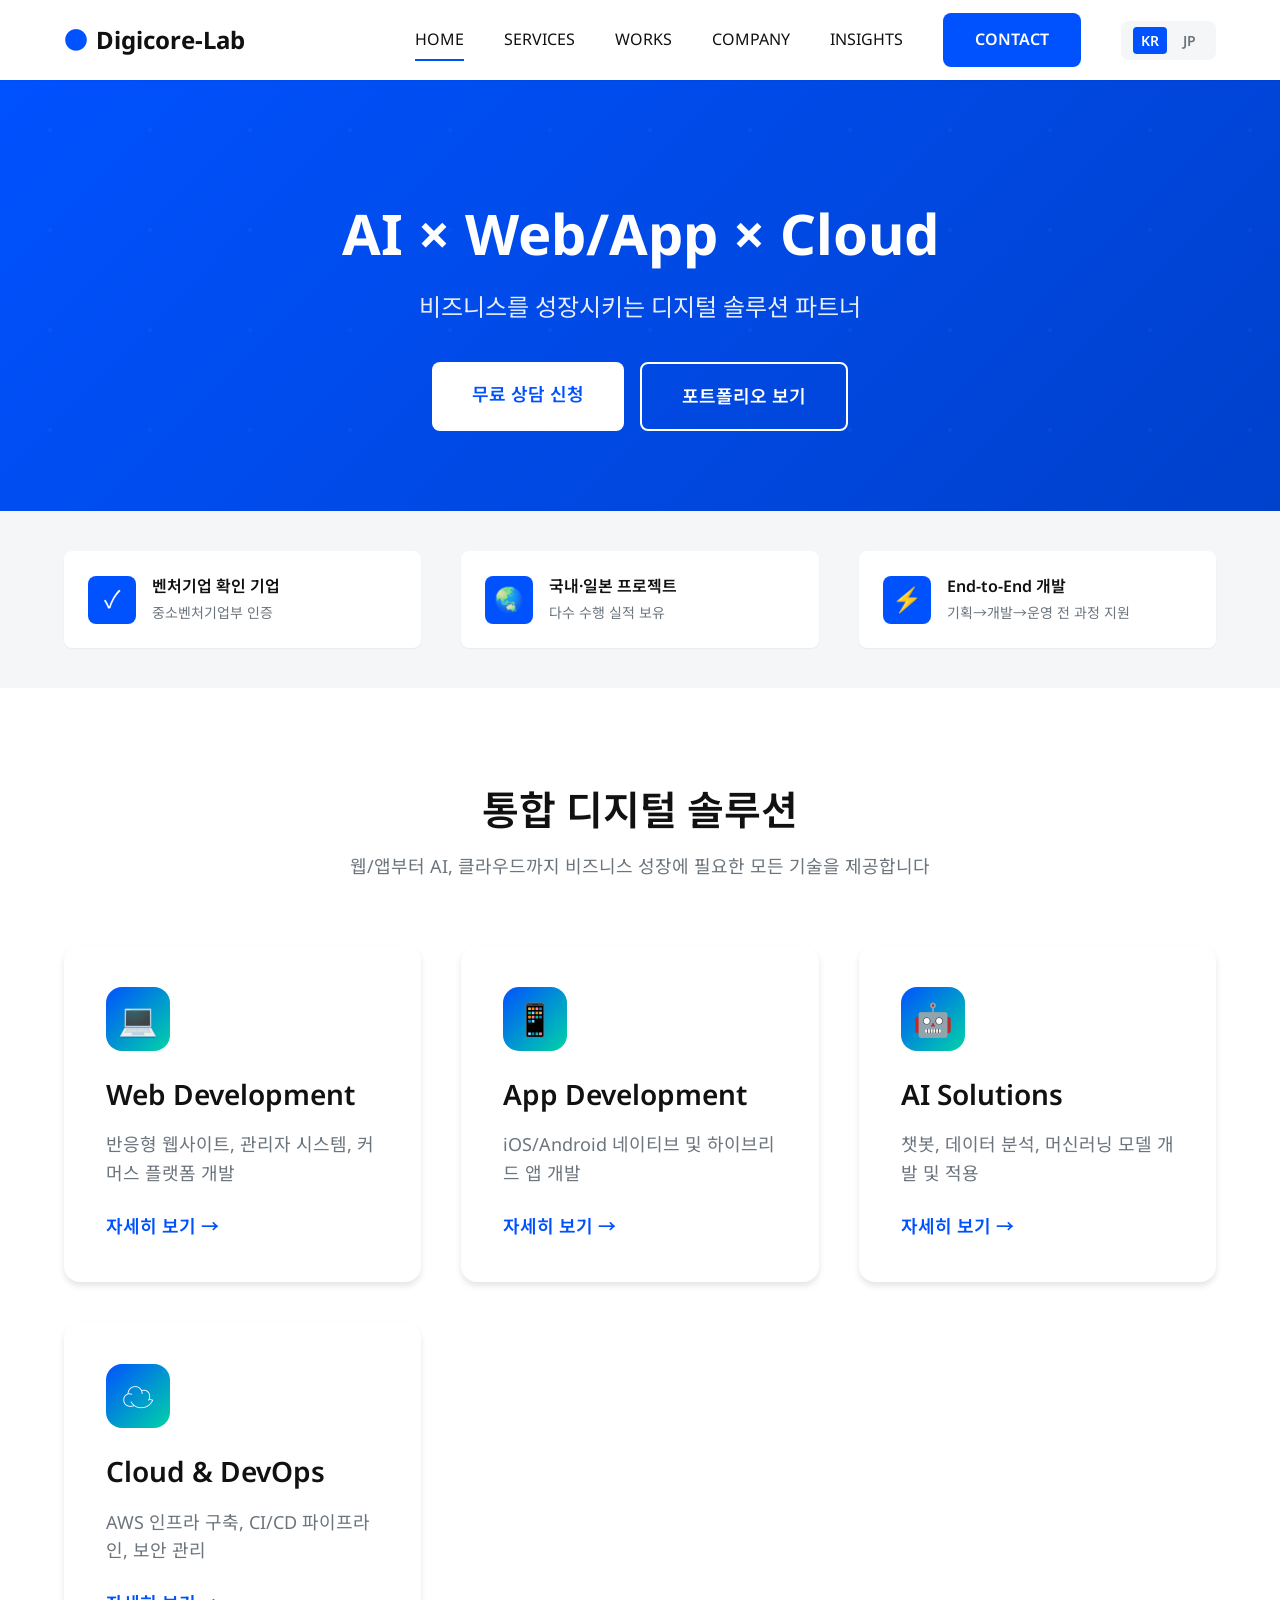
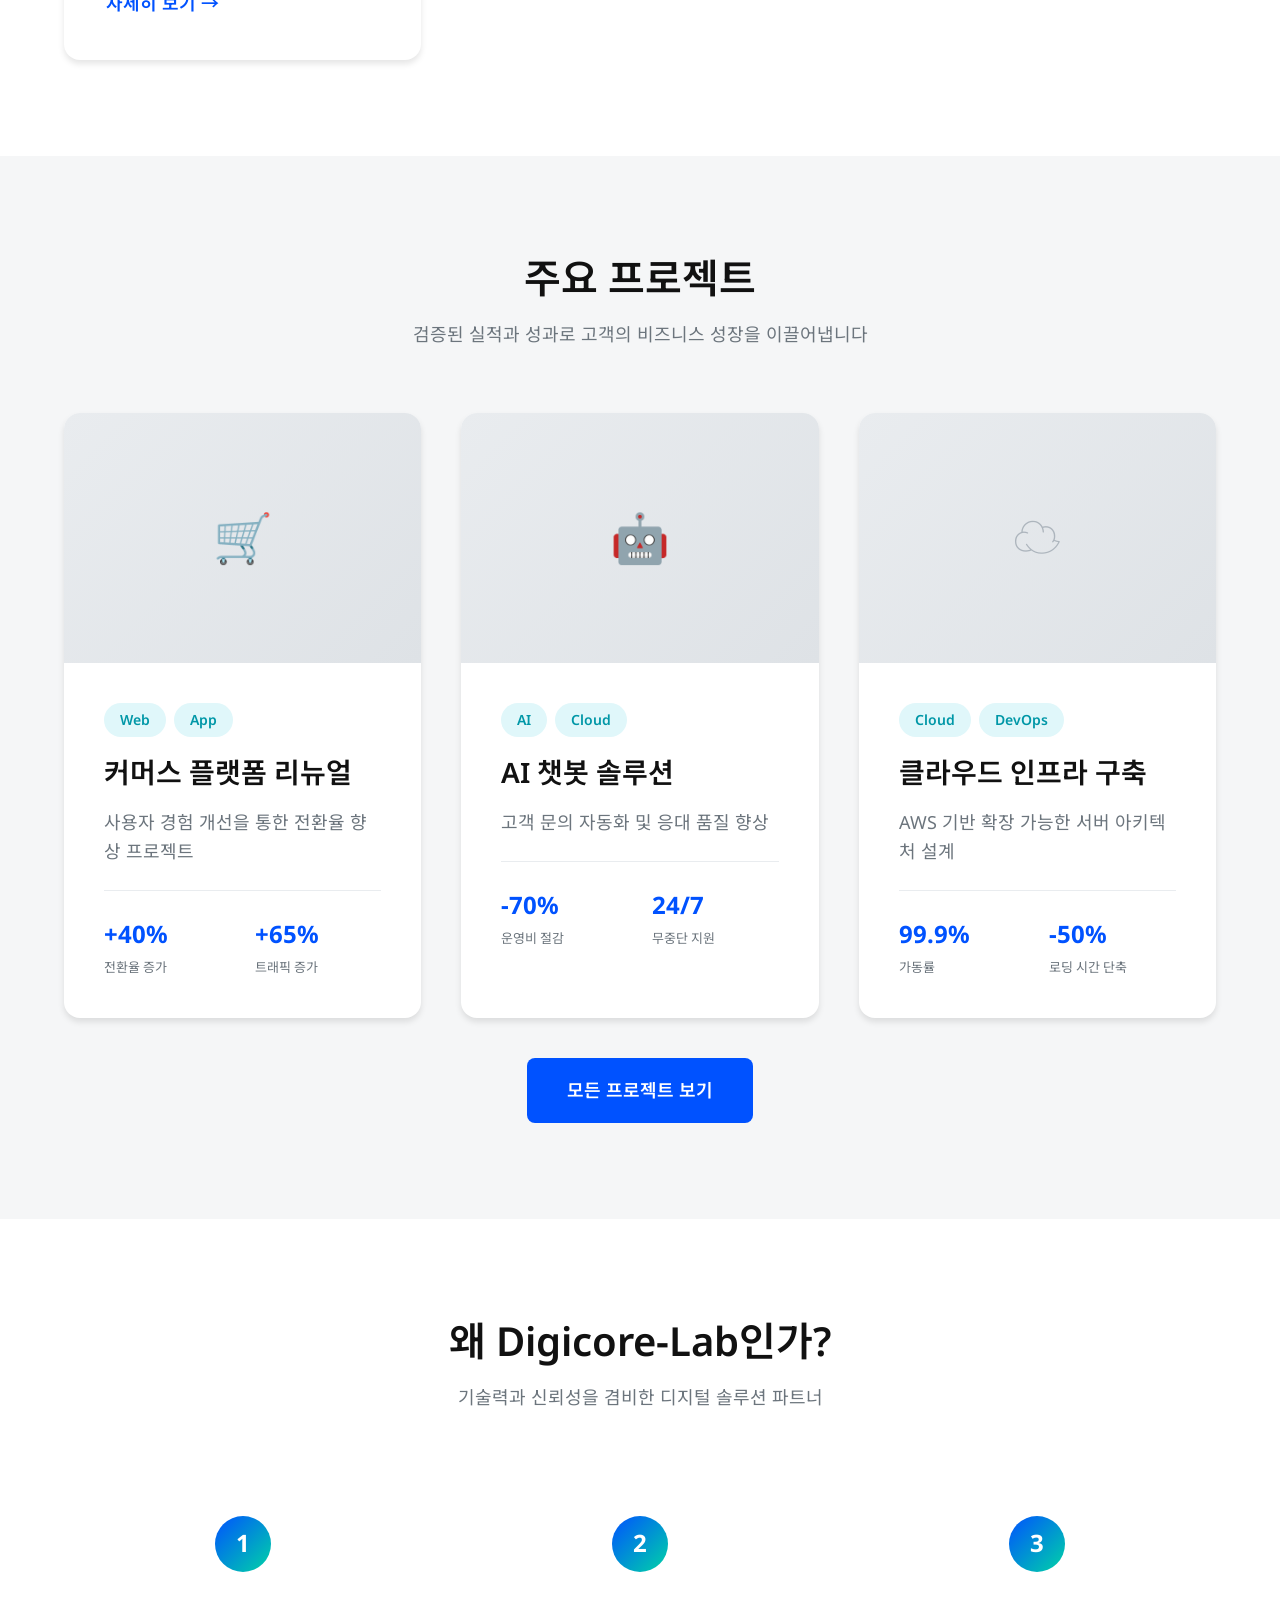
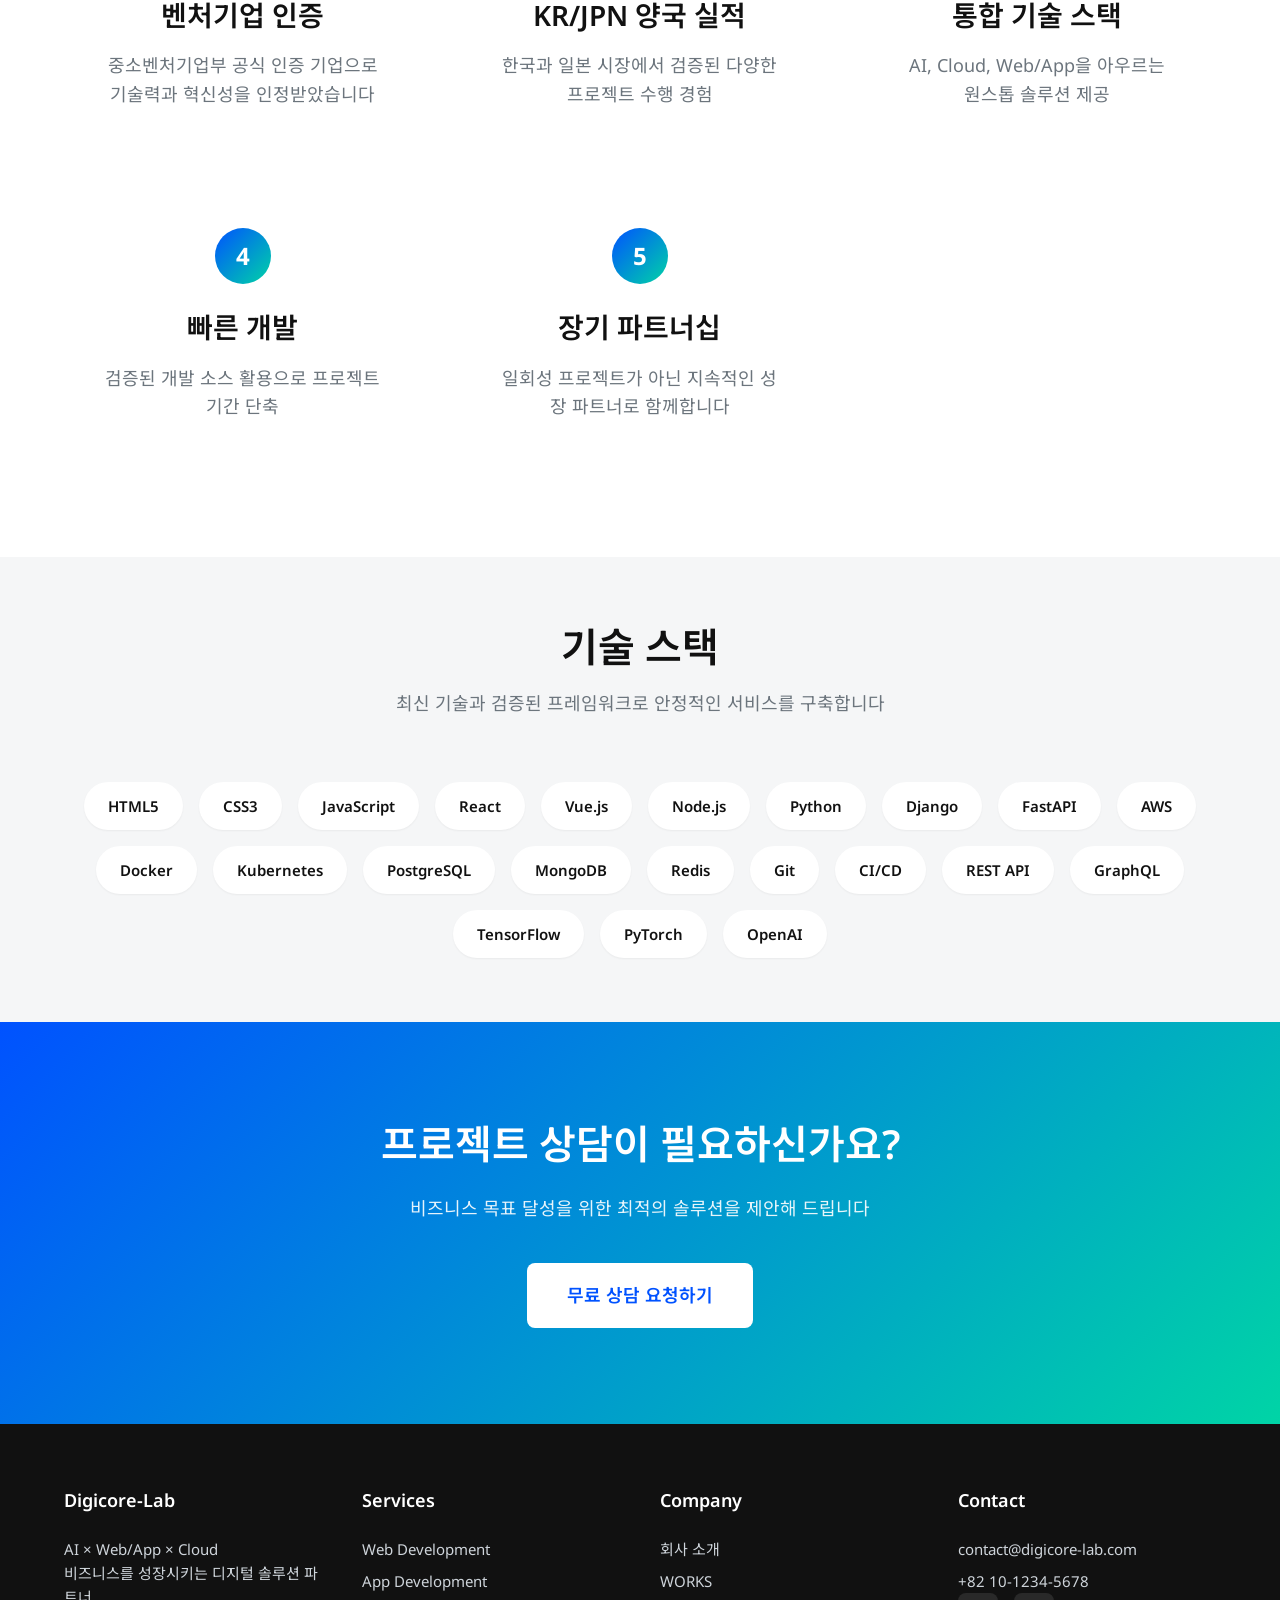
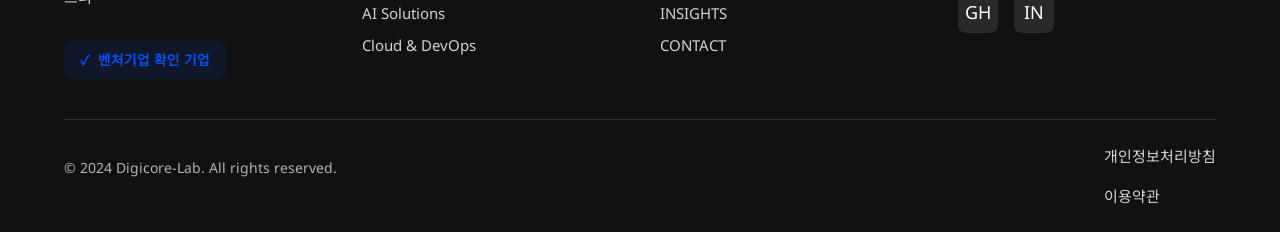
==== commit f4879cbb: "fix: 모든 링크를 상대 경로로 수정하여 네비게이션 에러 해결 - index.html: 모든 메뉴 링크를 상대 경로로 변경 - services/*.html: ../ 를 사용한 상" ====
--- a/index.html
+++ b/index.html
@@ -16,27 +16,27 @@
   <title>Digicore-Lab - AI × Web/App × Cloud 디지털 솔루션 파트너</title>
 
   <!-- Stylesheets -->
-  <link rel="stylesheet" href="/css/reset.css">
-  <link rel="stylesheet" href="/css/design-system.css">
-  <link rel="stylesheet" href="/css/common.css">
-  <link rel="stylesheet" href="/css/pages/home.css">
+  <link rel="stylesheet" href="css/reset.css">
+  <link rel="stylesheet" href="css/design-system.css">
+  <link rel="stylesheet" href="css/common.css">
+  <link rel="stylesheet" href="css/pages/home.css">
 </head>
 <body>
   <!-- Header -->
   <header class="header">
     <div class="header-container">
-      <a href="/" class="logo">
+      <a href="./" class="logo">
         <span>●</span> Digicore-Lab
       </a>
 
       <nav class="nav">
         <div class="nav-links">
-          <a href="/" class="nav-link active" data-i18n="nav.home">HOME</a>
-          <a href="/services/web-development.html" class="nav-link" data-i18n="nav.services">SERVICES</a>
-          <a href="/works/" class="nav-link" data-i18n="nav.works">WORKS</a>
-          <a href="/company/" class="nav-link" data-i18n="nav.company">COMPANY</a>
-          <a href="/insights/" class="nav-link" data-i18n="nav.insights">INSIGHTS</a>
-          <a href="/contact/" class="btn btn-primary" data-i18n="nav.contact">CONTACT</a>
+          <a href="./index.html" class="nav-link active" data-i18n="nav.home">HOME</a>
+          <a href="./services/web-development.html" class="nav-link" data-i18n="nav.services">SERVICES</a>
+          <a href="./works/" class="nav-link" data-i18n="nav.works">WORKS</a>
+          <a href="./company/" class="nav-link" data-i18n="nav.company">COMPANY</a>
+          <a href="./insights/" class="nav-link" data-i18n="nav.insights">INSIGHTS</a>
+          <a href="./contact/" class="btn btn-primary" data-i18n="nav.contact">CONTACT</a>
         </div>
 
         <div class="nav-actions">
@@ -57,18 +57,18 @@
     <!-- Mobile Navigation -->
     <nav class="mobile-nav">
       <div class="mobile-nav-links">
-        <a href="/" class="mobile-nav-link active" data-i18n="nav.home">HOME</a>
-        <a href="/services/web-development.html" class="mobile-nav-link" data-i18n="nav.services">SERVICES</a>
-        <a href="/works/" class="mobile-nav-link" data-i18n="nav.works">WORKS</a>
-        <a href="/company/" class="mobile-nav-link" data-i18n="nav.company">COMPANY</a>
-        <a href="/insights/" class="mobile-nav-link" data-i18n="nav.insights">INSIGHTS</a>
+        <a href="./index.html" class="mobile-nav-link active" data-i18n="nav.home">HOME</a>
+        <a href="./services/web-development.html" class="mobile-nav-link" data-i18n="nav.services">SERVICES</a>
+        <a href="./works/" class="mobile-nav-link" data-i18n="nav.works">WORKS</a>
+        <a href="./company/" class="mobile-nav-link" data-i18n="nav.company">COMPANY</a>
+        <a href="./insights/" class="mobile-nav-link" data-i18n="nav.insights">INSIGHTS</a>
       </div>
       <div class="mobile-nav-actions">
         <div class="lang-switcher">
           <button class="lang-btn active" data-lang="ko">KR</button>
           <button class="lang-btn" data-lang="jp">JP</button>
         </div>
-        <a href="/contact/" class="btn btn-primary btn-large" data-i18n="nav.contact" style="width: 100%;">CONTACT</a>
+        <a href="./contact/" class="btn btn-primary btn-large" data-i18n="nav.contact" style="width: 100%;">CONTACT</a>
       </div>
     </nav>
   </header>
@@ -82,8 +82,8 @@
           <h1 data-i18n="hero.title">AI × Web/App × Cloud</h1>
           <h2 data-i18n="hero.subtitle">비즈니스를 성장시키는 디지털 솔루션 파트너</h2>
           <div class="hero-actions">
-            <a href="/contact/" class="btn btn-primary btn-large" data-i18n="hero.cta1">무료 상담 신청</a>
-            <a href="/works/" class="btn btn-secondary btn-large" data-i18n="hero.cta2">포트폴리오 보기</a>
+            <a href="./contact/" class="btn btn-primary btn-large" data-i18n="hero.cta1">무료 상담 신청</a>
+            <a href="./works/" class="btn btn-secondary btn-large" data-i18n="hero.cta2">포트폴리오 보기</a>
           </div>
         </div>
       </div>
@@ -131,7 +131,7 @@
             <div class="service-icon">💻</div>
             <h3 data-i18n="services.web.title">Web Development</h3>
             <p data-i18n="services.web.desc">반응형 웹사이트, 관리자 시스템, 커머스 플랫폼 개발</p>
-            <a href="/services/web-development.html" class="service-link" data-i18n="services.learn_more">
+            <a href="./services/web-development.html" class="service-link" data-i18n="services.learn_more">
               자세히 보기 →
             </a>
           </div>
@@ -140,7 +140,7 @@
             <div class="service-icon">📱</div>
             <h3 data-i18n="services.app.title">App Development</h3>
             <p data-i18n="services.app.desc">iOS/Android 네이티브 및 하이브리드 앱 개발</p>
-            <a href="/services/app-development.html" class="service-link" data-i18n="services.learn_more">
+            <a href="./services/app-development.html" class="service-link" data-i18n="services.learn_more">
               자세히 보기 →
             </a>
           </div>
@@ -149,7 +149,7 @@
             <div class="service-icon">🤖</div>
             <h3 data-i18n="services.ai.title">AI Solutions</h3>
             <p data-i18n="services.ai.desc">챗봇, 데이터 분석, 머신러닝 모델 개발 및 적용</p>
-            <a href="/services/ai-solutions.html" class="service-link" data-i18n="services.learn_more">
+            <a href="./services/ai-solutions.html" class="service-link" data-i18n="services.learn_more">
               자세히 보기 →
             </a>
           </div>
@@ -158,7 +158,7 @@
             <div class="service-icon">☁️</div>
             <h3 data-i18n="services.cloud.title">Cloud & DevOps</h3>
             <p data-i18n="services.cloud.desc">AWS 인프라 구축, CI/CD 파이프라인, 보안 관리</p>
-            <a href="/services/cloud-devops.html" class="service-link" data-i18n="services.learn_more">
+            <a href="./services/cloud-devops.html" class="service-link" data-i18n="services.learn_more">
               자세히 보기 →
             </a>
           </div>
@@ -243,7 +243,7 @@
         </div>
 
         <div class="text-center mt-lg">
-          <a href="/works/" class="btn btn-primary btn-large" data-i18n="portfolio.view_all">
+          <a href="./works/" class="btn btn-primary btn-large" data-i18n="portfolio.view_all">
             모든 프로젝트 보기
           </a>
         </div>
@@ -332,7 +332,7 @@
       <div class="container">
         <h2 data-i18n="cta.title">프로젝트 상담이 필요하신가요?</h2>
         <p data-i18n="cta.desc">비즈니스 목표 달성을 위한 최적의 솔루션을 제안해 드립니다</p>
-        <a href="/contact/" class="btn btn-primary btn-large" data-i18n="cta.button">무료 상담 요청하기</a>
+        <a href="./contact/" class="btn btn-primary btn-large" data-i18n="cta.button">무료 상담 요청하기</a>
       </div>
     </section>
   </main>
@@ -356,20 +356,20 @@
         <div class="footer-section">
           <h3 data-i18n="footer.services.title">Services</h3>
           <div class="footer-links">
-            <a href="/services/web-development.html" class="footer-link" data-i18n="services.web.title">Web Development</a>
-            <a href="/services/app-development.html" class="footer-link" data-i18n="services.app.title">App Development</a>
-            <a href="/services/ai-solutions.html" class="footer-link" data-i18n="services.ai.title">AI Solutions</a>
-            <a href="/services/cloud-devops.html" class="footer-link" data-i18n="services.cloud.title">Cloud & DevOps</a>
+            <a href="./services/web-development.html" class="footer-link" data-i18n="services.web.title">Web Development</a>
+            <a href="./services/app-development.html" class="footer-link" data-i18n="services.app.title">App Development</a>
+            <a href="./services/ai-solutions.html" class="footer-link" data-i18n="services.ai.title">AI Solutions</a>
+            <a href="./services/cloud-devops.html" class="footer-link" data-i18n="services.cloud.title">Cloud & DevOps</a>
           </div>
         </div>
 
         <div class="footer-section">
           <h3 data-i18n="footer.company.title">Company</h3>
           <div class="footer-links">
-            <a href="/company/" class="footer-link" data-i18n="footer.company.about">회사 소개</a>
-            <a href="/works/" class="footer-link" data-i18n="nav.works">프로젝트</a>
-            <a href="/insights/" class="footer-link" data-i18n="nav.insights">인사이트</a>
-            <a href="/contact/" class="footer-link" data-i18n="nav.contact">문의하기</a>
+            <a href="./company/" class="footer-link" data-i18n="footer.company.about">회사 소개</a>
+            <a href="./works/" class="footer-link" data-i18n="nav.works">프로젝트</a>
+            <a href="./insights/" class="footer-link" data-i18n="nav.insights">인사이트</a>
+            <a href="./contact/" class="footer-link" data-i18n="nav.contact">문의하기</a>
           </div>
         </div>
 
@@ -399,7 +399,7 @@
   </footer>
 
   <!-- Scripts -->
-  <script src="/js/common.js"></script>
-  <script src="/js/i18n.js"></script>
+  <script src="js/common.js"></script>
+  <script src="js/i18n.js"></script>
 </body>
 </html>
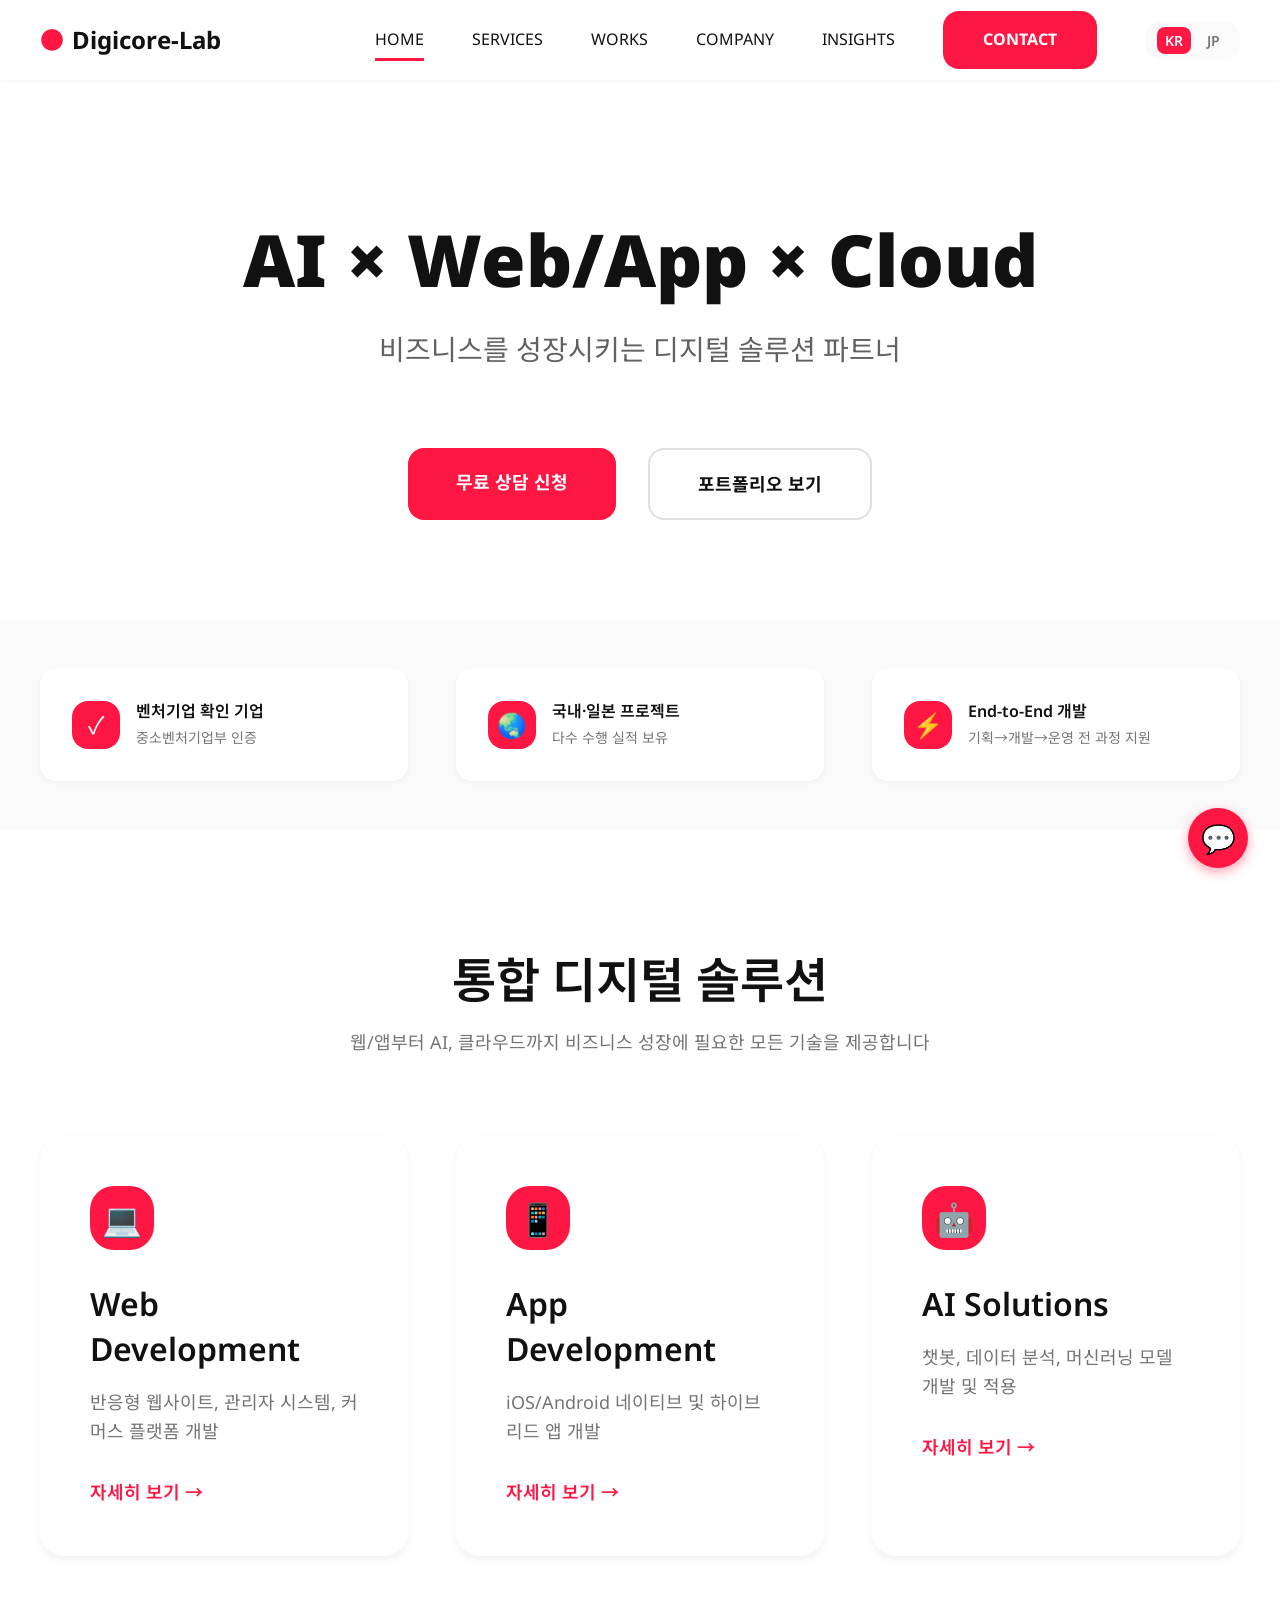
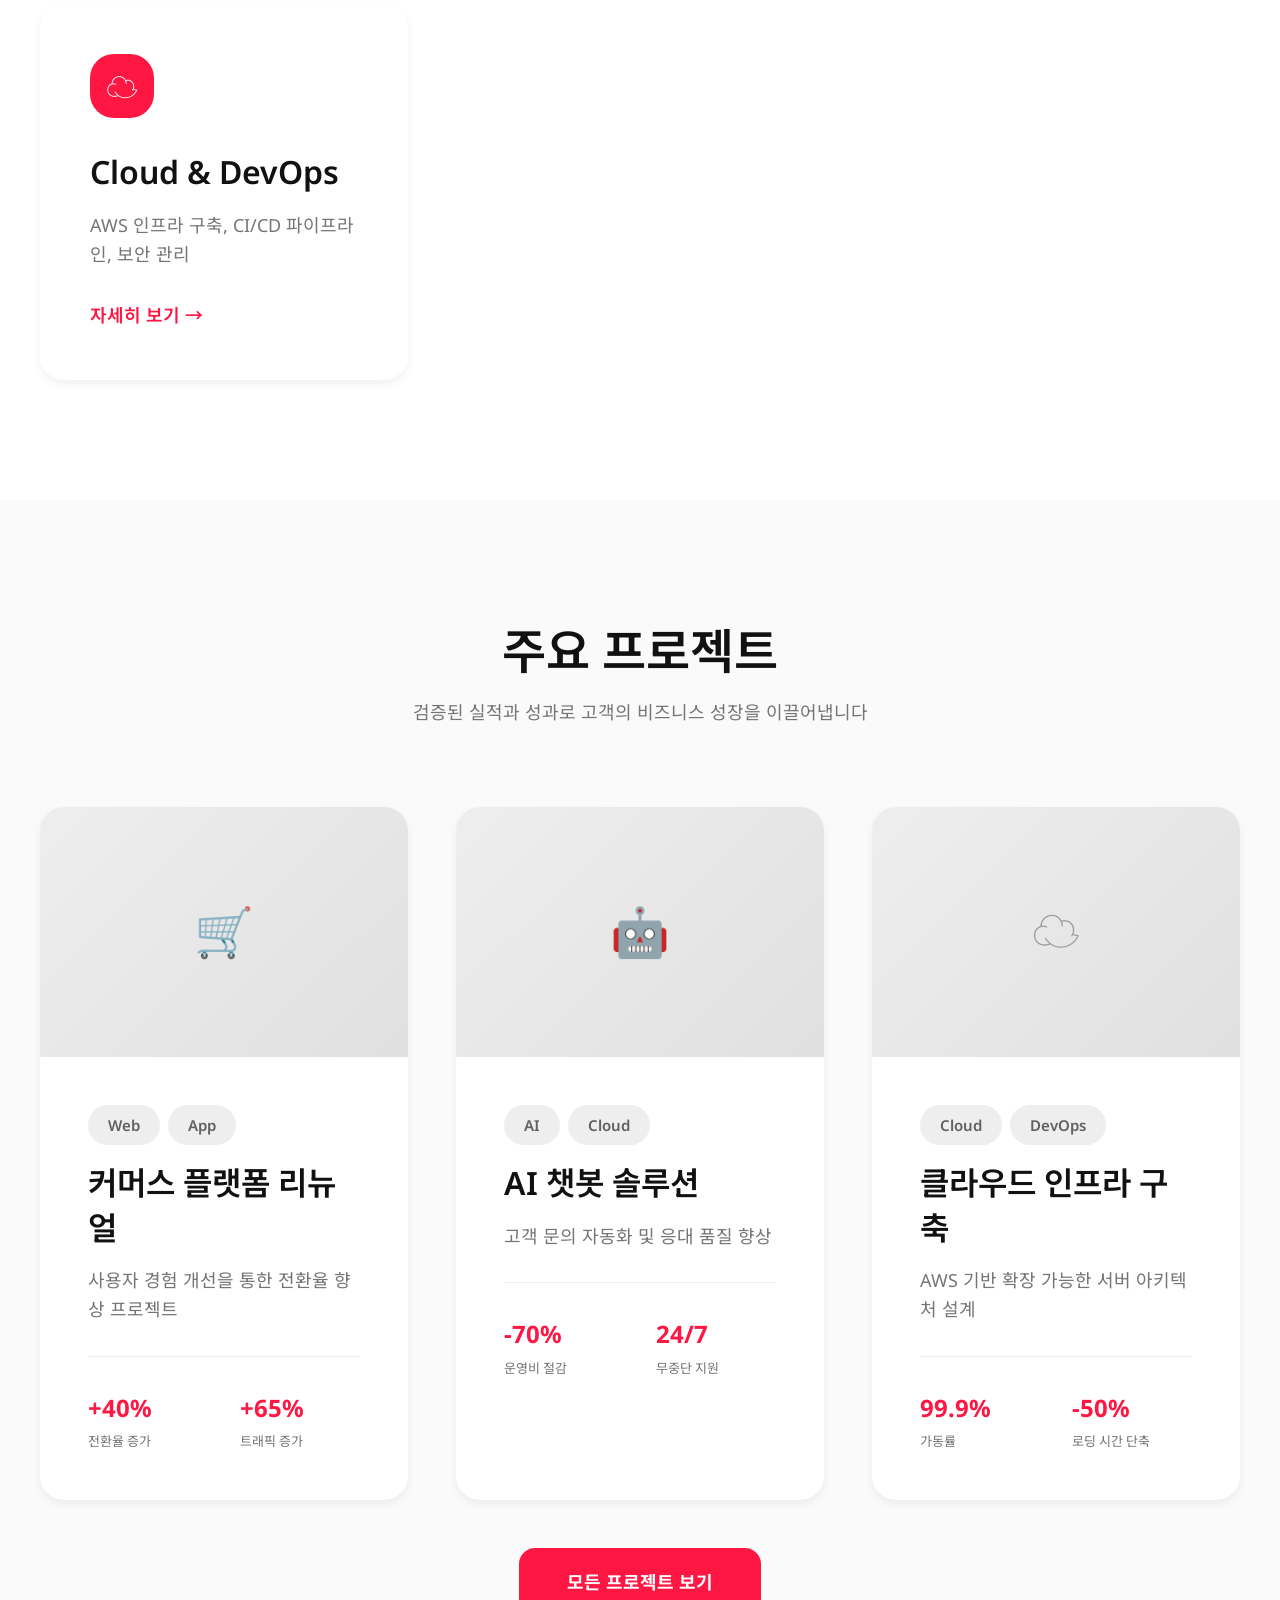
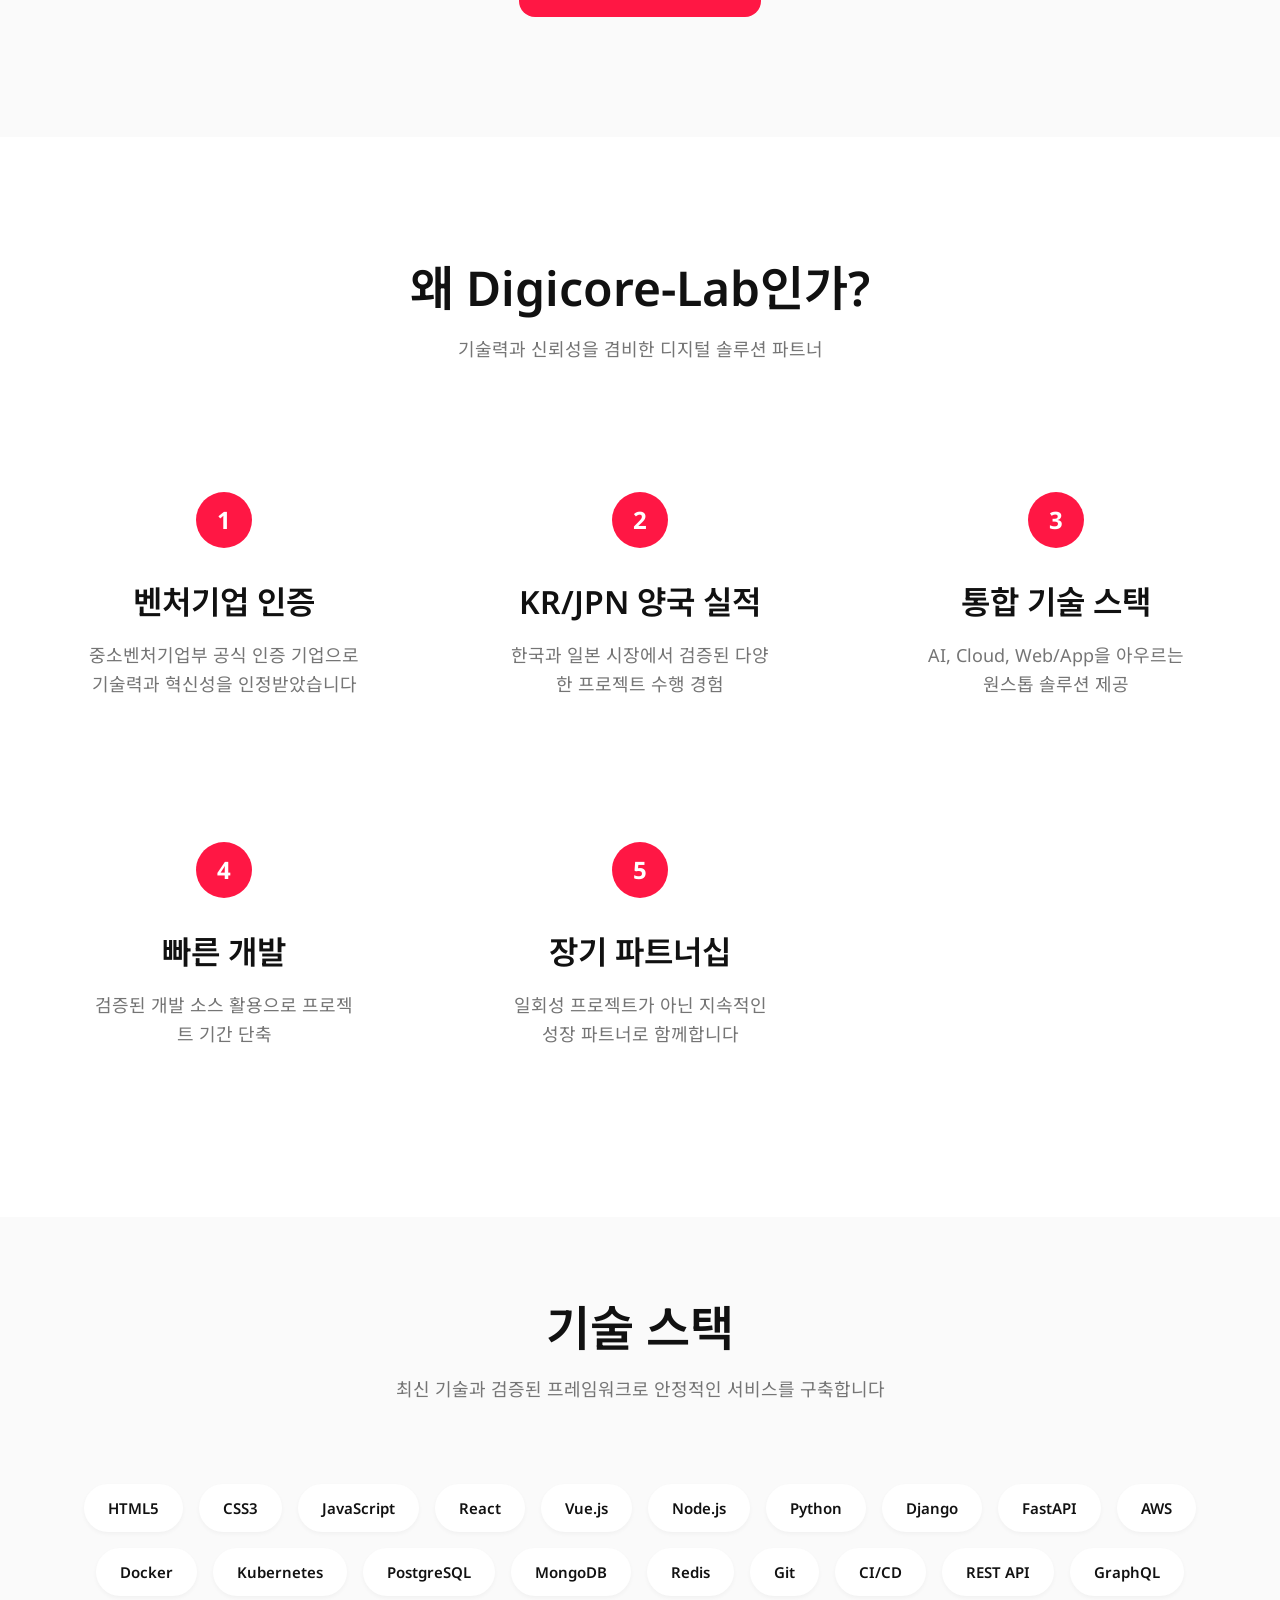
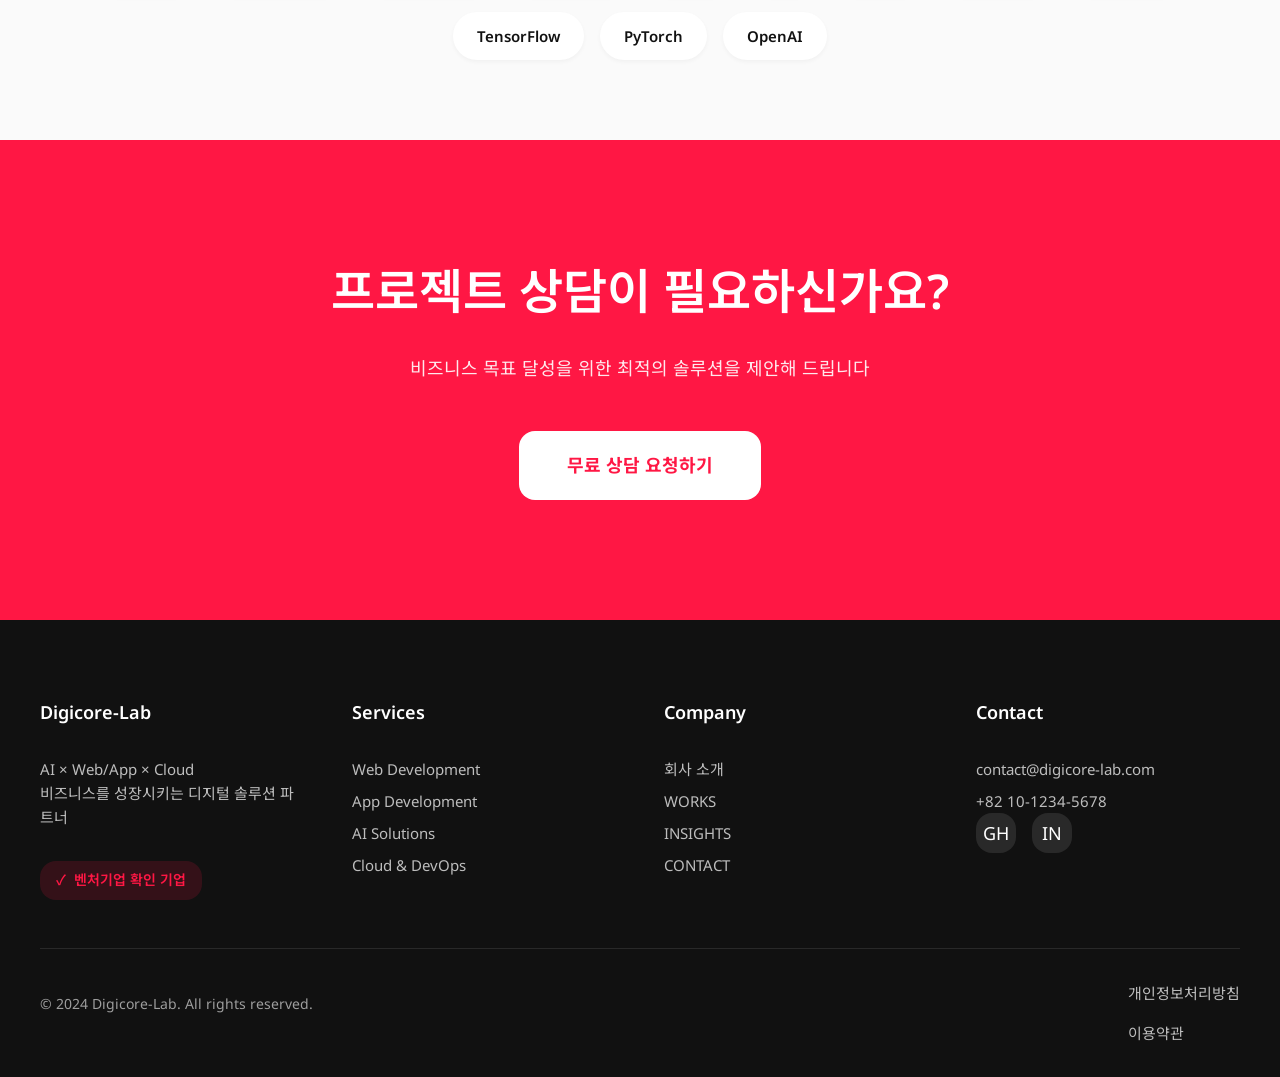
==== commit 8788097c: "feat: PLAY.D 스타일로 전체 디자인 리뉴얼 주요 변경사항: - 색상 팔레트: Blue (#0052FF) → Red (#FF1744) - 타이포그래피: 더 큰 폰트 사이즈," ====
--- a/index.html
+++ b/index.html
@@ -398,6 +398,11 @@
     </div>
   </footer>
 
+  <!-- Floating Chat Button -->
+  <a href="./contact/" class="floating-chat" aria-label="Contact Us">
+    💬
+  </a>
+
   <!-- Scripts -->
   <script src="js/common.js"></script>
   <script src="js/i18n.js"></script>
--- a/css/design-system.css
+++ b/css/design-system.css
@@ -4,80 +4,82 @@
 @import url('https://fonts.googleapis.com/css2?family=Noto+Sans+JP:wght@300;400;600;700&family=Noto+Sans+KR:wght@300;400;600;700&family=Noto+Sans:wght@300;400;600;700&display=swap');
 
 :root {
-  /* Color Palette */
-  --primary-blue: #0052FF;
+  /* Color Palette - PLAY.D Style */
+  --primary-red: #FF1744;
+  --primary-red-dark: #D50000;
   --secondary-black: #111111;
-  --accent-mint: #00D4A6;
-  --gray-bg: #F5F6F7;
+  --gray-bg: #FAFAFA;
   --white: #FFFFFF;
 
   /* Additional Colors */
   --gray-100: #F8F9FA;
-  --gray-200: #E9ECEF;
-  --gray-300: #DEE2E6;
-  --gray-400: #CED4DA;
-  --gray-500: #ADB5BD;
-  --gray-600: #6C757D;
-  --gray-700: #495057;
-  --gray-800: #343A40;
-  --gray-900: #212529;
+  --gray-200: #EEEEEE;
+  --gray-300: #E0E0E0;
+  --gray-400: #BDBDBD;
+  --gray-500: #9E9E9E;
+  --gray-600: #757575;
+  --gray-700: #616161;
+  --gray-800: #424242;
+  --gray-900: #212121;
 
   /* Typography */
   --font-family: 'Noto Sans', 'Noto Sans KR', 'Noto Sans JP', sans-serif;
 
-  /* Font Sizes */
-  --h1-size: 64px;
-  --h1-size-tablet: 48px;
-  --h1-size-mobile: 36px;
-
-  --h2-size: 40px;
-  --h2-size-tablet: 32px;
-  --h2-size-mobile: 28px;
-
-  --h3-size: 28px;
-  --h3-size-tablet: 24px;
-  --h3-size-mobile: 20px;
+  /* Font Sizes - PLAY.D Style (Larger) */
+  --h1-size: 72px;
+  --h1-size-tablet: 56px;
+  --h1-size-mobile: 40px;
+
+  --h2-size: 48px;
+  --h2-size-tablet: 36px;
+  --h2-size-mobile: 32px;
+
+  --h3-size: 32px;
+  --h3-size-tablet: 28px;
+  --h3-size-mobile: 24px;
 
   --body-size: 18px;
   --body-size-mobile: 16px;
 
-  --caption-size: 14px;
-  --caption-size-mobile: 13px;
+  --caption-size: 15px;
+  --caption-size-mobile: 14px;
 
   /* Font Weights */
   --weight-light: 300;
   --weight-regular: 400;
   --weight-semibold: 600;
   --weight-bold: 700;
-
-  /* Spacing */
+  --weight-black: 900;
+
+  /* Spacing - PLAY.D Style (More generous) */
   --spacing-xs: 8px;
   --spacing-sm: 16px;
-  --spacing-md: 24px;
-  --spacing-lg: 40px;
-  --spacing-xl: 64px;
-  --spacing-xxl: 96px;
-
-  /* Border Radius */
-  --radius-sm: 4px;
-  --radius-md: 8px;
-  --radius-lg: 16px;
+  --spacing-md: 32px;
+  --spacing-lg: 48px;
+  --spacing-xl: 80px;
+  --spacing-xxl: 120px;
+
+  /* Border Radius - PLAY.D Style (Larger rounded corners) */
+  --radius-sm: 8px;
+  --radius-md: 16px;
+  --radius-lg: 24px;
+  --radius-xl: 32px;
   --radius-full: 9999px;
 
-  /* Shadows */
-  --shadow-sm: 0 1px 2px rgba(0, 0, 0, 0.05);
-  --shadow-md: 0 4px 6px rgba(0, 0, 0, 0.1);
-  --shadow-lg: 0 10px 20px rgba(0, 0, 0, 0.1);
-  --shadow-xl: 0 20px 40px rgba(0, 0, 0, 0.15);
+  /* Shadows - PLAY.D Style (Minimal) */
+  --shadow-sm: 0 2px 4px rgba(0, 0, 0, 0.04);
+  --shadow-md: 0 4px 8px rgba(0, 0, 0, 0.06);
+  --shadow-lg: 0 8px 16px rgba(0, 0, 0, 0.08);
+  --shadow-xl: 0 12px 24px rgba(0, 0, 0, 0.1);
 
   /* Transitions */
   --transition-fast: 0.15s ease;
   --transition-base: 0.3s ease;
   --transition-slow: 0.5s ease;
 
-  /* Container */
-  --container-max: 1200px;
-  --container-padding: 24px;
+  /* Container - PLAY.D Style (Wider) */
+  --container-max: 1400px;
+  --container-padding: 40px;
 }
 
 /* Typography Styles */
@@ -123,87 +125,88 @@
   line-height: 1.5;
 }
 
-/* Button Styles */
+/* Button Styles - PLAY.D Style */
 .btn {
   display: inline-block;
-  padding: 14px 32px;
+  padding: 16px 40px;
   border-radius: var(--radius-md);
   font-size: 16px;
-  font-weight: var(--weight-semibold);
+  font-weight: var(--weight-bold);
   text-align: center;
   transition: all var(--transition-base);
   cursor: pointer;
   border: none;
+  text-decoration: none;
 }
 
 .btn-primary {
-  background-color: var(--primary-blue);
+  background-color: var(--primary-red);
   color: var(--white);
 }
 
 .btn-primary:hover {
-  background-color: #0041CC;
-  transform: translateY(-2px);
-  box-shadow: var(--shadow-lg);
+  background-color: var(--primary-red-dark);
+  transform: translateY(-1px);
 }
 
 .btn-secondary {
   background-color: var(--white);
-  color: var(--primary-blue);
-  border: 2px solid var(--primary-blue);
+  color: var(--secondary-black);
+  border: 2px solid var(--gray-300);
 }
 
 .btn-secondary:hover {
-  background-color: var(--primary-blue);
-  color: var(--white);
+  background-color: var(--gray-100);
+  border-color: var(--gray-400);
 }
 
 .btn-large {
-  padding: 18px 40px;
+  padding: 20px 48px;
   font-size: 18px;
 }
 
 .btn-small {
-  padding: 10px 24px;
-  font-size: 14px;
-}
-
-/* Badge Styles */
+  padding: 12px 28px;
+  font-size: 15px;
+}
+
+/* Badge Styles - PLAY.D Style */
 .badge {
   display: inline-block;
-  padding: 6px 16px;
+  padding: 8px 20px;
   border-radius: var(--radius-full);
   font-size: var(--caption-size);
   font-weight: var(--weight-semibold);
 }
 
 .badge-venture {
-  background-color: #E6F0FF;
-  color: var(--primary-blue);
+  background-color: #FFE8EE;
+  color: var(--primary-red);
 }
 
 .badge-success {
-  background-color: #D4F5E9;
-  color: #00875A;
+  background-color: #E8F5E9;
+  color: #2E7D32;
 }
 
 .badge-info {
-  background-color: #E0F7FA;
-  color: #0097A7;
-}
-
-/* Card Styles */
+  background-color: var(--gray-200);
+  color: var(--gray-700);
+}
+
+/* Card Styles - PLAY.D Style (Minimal shadow) */
 .card {
   background-color: var(--white);
-  border-radius: var(--radius-lg);
+  border-radius: var(--radius-xl);
   padding: var(--spacing-lg);
-  box-shadow: var(--shadow-md);
+  box-shadow: none;
+  border: 1px solid var(--gray-200);
   transition: all var(--transition-base);
 }
 
 .card:hover {
-  box-shadow: var(--shadow-xl);
-  transform: translateY(-4px);
+  border-color: var(--gray-300);
+  transform: translateY(-2px);
 }
 
 /* Container */
--- a/css/common.css
+++ b/css/common.css
@@ -36,7 +36,7 @@
 }
 
 .logo span {
-  color: var(--primary-blue);
+  color: var(--primary-red);
 }
 
 .nav {
@@ -60,7 +60,7 @@
 }
 
 .nav-link:hover {
-  color: var(--primary-blue);
+  color: var(--primary-red);
 }
 
 .nav-link.active::after {
@@ -69,8 +69,8 @@
   bottom: -8px;
   left: 0;
   right: 0;
-  height: 2px;
-  background-color: var(--primary-blue);
+  height: 3px;
+  background-color: var(--primary-red);
 }
 
 .nav-actions {
@@ -97,12 +97,12 @@
 }
 
 .lang-btn.active {
-  background-color: var(--primary-blue);
+  background-color: var(--primary-red);
   color: var(--white);
 }
 
 .lang-btn:hover {
-  color: var(--primary-blue);
+  color: var(--primary-red);
 }
 
 .mobile-menu-toggle {
@@ -168,7 +168,7 @@
 .mobile-nav-link:hover,
 .mobile-nav-link.active {
   background-color: var(--gray-bg);
-  color: var(--primary-blue);
+  color: var(--primary-red);
 }
 
 .mobile-nav-actions {
@@ -219,7 +219,7 @@
 }
 
 .footer-link:hover {
-  color: var(--primary-blue);
+  color: var(--primary-red);
 }
 
 .footer-description {
@@ -233,9 +233,9 @@
   align-items: center;
   gap: 8px;
   padding: 8px 16px;
-  background-color: rgba(0, 82, 255, 0.1);
+  background-color: rgba(255, 23, 68, 0.15);
   border-radius: var(--radius-md);
-  color: var(--primary-blue);
+  color: var(--primary-red);
   font-size: 14px;
   font-weight: var(--weight-semibold);
   margin-top: var(--spacing-sm);
@@ -274,7 +274,7 @@
 }
 
 .social-link:hover {
-  background-color: var(--primary-blue);
+  background-color: var(--primary-red);
   transform: translateY(-2px);
 }
 
@@ -284,11 +284,11 @@
 }
 
 .text-primary {
-  color: var(--primary-blue);
-}
-
-.text-accent {
-  color: var(--accent-mint);
+  color: var(--primary-red);
+}
+
+.text-red {
+  color: var(--primary-red);
 }
 
 .bg-gray {
@@ -363,6 +363,36 @@
   }
 }
 
+/* Floating Chat Button - PLAY.D Style */
+.floating-chat {
+  position: fixed;
+  bottom: 32px;
+  right: 32px;
+  width: 60px;
+  height: 60px;
+  background-color: var(--primary-red);
+  border-radius: var(--radius-full);
+  display: flex;
+  align-items: center;
+  justify-content: center;
+  color: var(--white);
+  font-size: 28px;
+  box-shadow: 0 4px 12px rgba(255, 23, 68, 0.4);
+  cursor: pointer;
+  transition: all var(--transition-base);
+  z-index: 999;
+  text-decoration: none;
+}
+
+.floating-chat:hover {
+  transform: scale(1.1);
+  box-shadow: 0 6px 20px rgba(255, 23, 68, 0.5);
+}
+
+.floating-chat:active {
+  transform: scale(0.95);
+}
+
 /* Page Layout */
 .page-content {
   margin-top: 80px;
--- a/css/pages/home.css
+++ b/css/pages/home.css
@@ -1,75 +1,45 @@
-/* HOME Page Styles */
+/* HOME Page Styles - PLAY.D Style */
 
 /* Hero Section */
 .hero {
   position: relative;
-  background: linear-gradient(135deg, #0052FF 0%, #0041CC 100%);
-  color: var(--white);
-  padding: 120px 0 80px;
+  background-color: var(--white);
+  color: var(--secondary-black);
+  padding: 140px 0 100px;
   overflow: hidden;
-}
-
-.hero::before {
-  content: '';
-  position: absolute;
-  top: 0;
-  left: 0;
-  right: 0;
-  bottom: 0;
-  background: url('data:image/svg+xml,<svg width="100" height="100" xmlns="http://www.w3.org/2000/svg"><circle cx="50" cy="50" r="2" fill="rgba(255,255,255,0.1)"/></svg>');
-  opacity: 0.3;
 }
 
 .hero-content {
   position: relative;
   z-index: 1;
-  max-width: 900px;
+  max-width: 1000px;
   margin: 0 auto;
   text-align: center;
 }
 
 .hero h1 {
-  color: var(--white);
-  font-size: 56px;
+  color: var(--secondary-black);
+  font-size: var(--h1-size);
+  font-weight: var(--weight-black);
   margin-bottom: var(--spacing-md);
+  line-height: 1.1;
   animation: fadeInUp 0.8s ease;
 }
 
 .hero h2 {
-  color: rgba(255, 255, 255, 0.9);
-  font-size: 24px;
+  color: var(--gray-700);
+  font-size: 28px;
   font-weight: var(--weight-regular);
-  margin-bottom: var(--spacing-lg);
+  margin-bottom: var(--spacing-xl);
   animation: fadeInUp 0.8s ease 0.2s both;
 }
 
 .hero-actions {
   display: flex;
-  gap: var(--spacing-sm);
+  gap: var(--spacing-md);
   justify-content: center;
   flex-wrap: wrap;
   animation: fadeInUp 0.8s ease 0.4s both;
-}
-
-.hero .btn-primary {
-  background-color: var(--white);
-  color: var(--primary-blue);
-}
-
-.hero .btn-primary:hover {
-  background-color: var(--gray-100);
-  transform: translateY(-2px);
-}
-
-.hero .btn-secondary {
-  background-color: transparent;
-  color: var(--white);
-  border: 2px solid var(--white);
-}
-
-.hero .btn-secondary:hover {
-  background-color: var(--white);
-  color: var(--primary-blue);
 }
 
 /* Trust Bar */
@@ -97,7 +67,7 @@
 .trust-icon {
   width: 48px;
   height: 48px;
-  background-color: var(--primary-blue);
+  background-color: var(--primary-red);
   border-radius: var(--radius-md);
   display: flex;
   align-items: center;
@@ -155,7 +125,7 @@
 }
 
 .service-card:hover {
-  border-color: var(--primary-blue);
+  border-color: var(--primary-red);
   box-shadow: var(--shadow-xl);
   transform: translateY(-8px);
 }
@@ -163,7 +133,7 @@
 .service-icon {
   width: 64px;
   height: 64px;
-  background: linear-gradient(135deg, var(--primary-blue), var(--accent-mint));
+  background: linear-gradient(135deg, var(--primary-red), var(--primary-red));
   border-radius: var(--radius-lg);
   display: flex;
   align-items: center;
@@ -183,7 +153,7 @@
 }
 
 .service-link {
-  color: var(--primary-blue);
+  color: var(--primary-red);
   font-weight: var(--weight-semibold);
   display: inline-flex;
   align-items: center;
@@ -265,7 +235,7 @@
   display: block;
   font-size: 24px;
   font-weight: var(--weight-bold);
-  color: var(--primary-blue);
+  color: var(--primary-red);
 }
 
 .stat-label {
@@ -295,7 +265,7 @@
 .why-number {
   width: 56px;
   height: 56px;
-  background: linear-gradient(135deg, var(--primary-blue), var(--accent-mint));
+  background: linear-gradient(135deg, var(--primary-red), var(--primary-red));
   border-radius: var(--radius-full);
   display: flex;
   align-items: center;
@@ -341,7 +311,7 @@
 }
 
 .tech-tag:hover {
-  background-color: var(--primary-blue);
+  background-color: var(--primary-red);
   color: var(--white);
   transform: translateY(-2px);
   box-shadow: var(--shadow-md);
@@ -349,7 +319,7 @@
 
 /* CTA Section */
 .cta-section {
-  background: linear-gradient(135deg, var(--primary-blue) 0%, var(--accent-mint) 100%);
+  background: linear-gradient(135deg, var(--primary-red) 0%, var(--primary-red) 100%);
   color: var(--white);
   padding: var(--spacing-xxl) 0;
   text-align: center;
@@ -368,7 +338,7 @@
 
 .cta-section .btn-primary {
   background-color: var(--white);
-  color: var(--primary-blue);
+  color: var(--primary-red);
 }
 
 .cta-section .btn-primary:hover {
